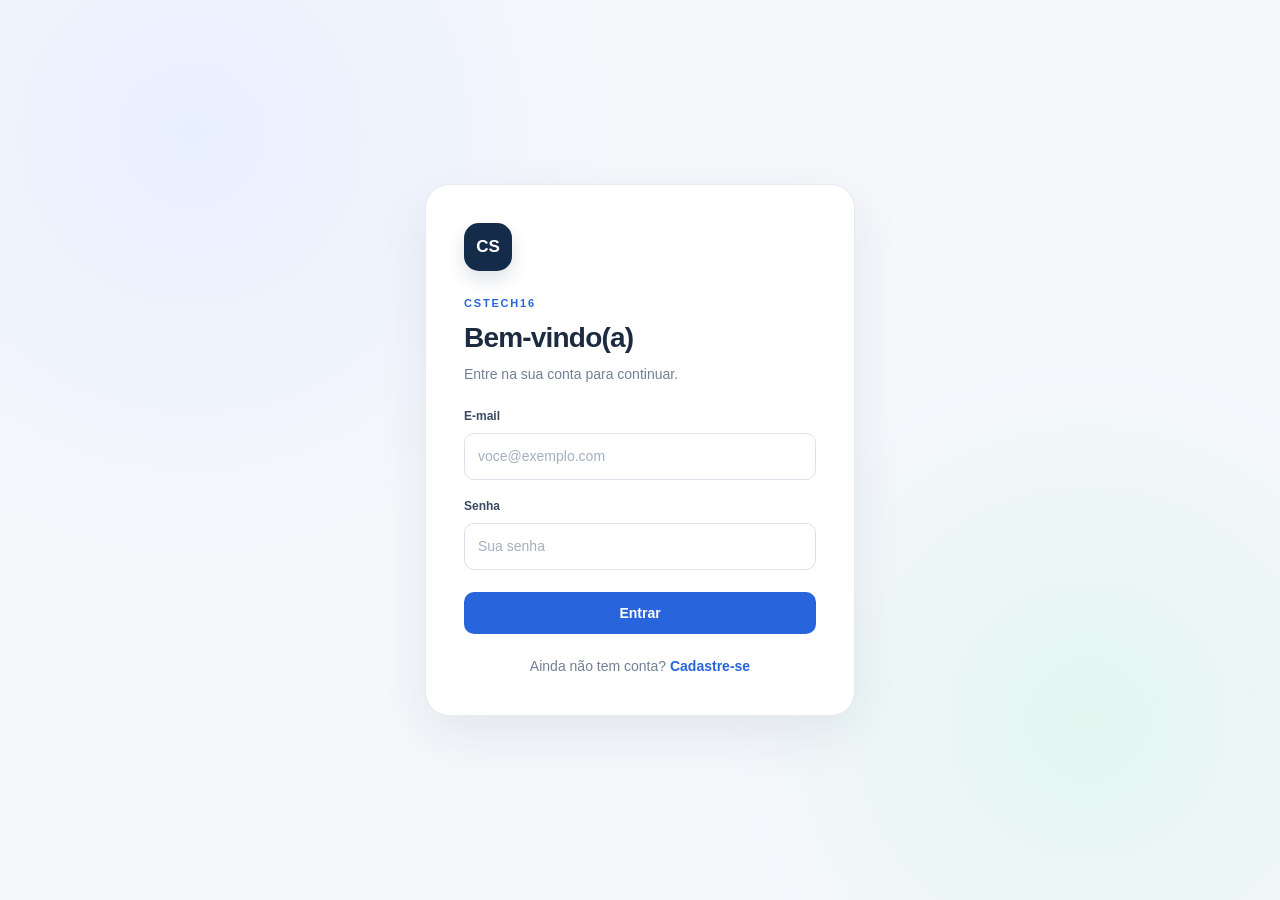
==== static/index.html @ 897357fa "Add files via upload" ====
<!DOCTYPE html>
<html lang="pt-BR">

<head>
    <meta charset="UTF-8">
    <meta name="viewport" content="width=device-width, initial-scale=1">

    <title>CSTECH16 | Entrar</title>

    <link rel="stylesheet" href="/static/css/style.css">
</head>

<body class="auth-page">

    <main class="auth-card">

        <!-- Identidade visual -->
        <div class="brand-mark">CS</div>

        <p class="eyebrow">CSTECH16</p>

        <!-- Apresentação -->
        <h1>Bem-vindo(a)</h1>

        <p class="muted">
            Entre na sua conta para continuar.
        </p>

        <!-- Formulário de login -->
        <form id="login-form">

            <!-- E-mail -->
            <label for="email">E-mail</label>

            <input
                id="email"
                name="username"
                type="email"
                autocomplete="username"
                required
                placeholder="voce@exemplo.com"
            >

            <!-- Senha -->
            <label for="senha">Senha</label>

            <input
                id="senha"
                name="password"
                type="password"
                autocomplete="current-password"
                required
                placeholder="Sua senha"
            >

            <!-- Botão de acesso -->
            <button
                type="submit"
                class="btn primary full"
            >
                Entrar
            </button>

            <!-- Mensagem de retorno -->
            <p
                id="login-message"
                class="message"
                role="status"
            ></p>

        </form>

        <!-- Link para cadastro -->
        <p class="auth-foot">
            Ainda não tem conta?
            <a href="/static/cliente.html">Cadastre-se</a>
        </p>

    </main>

    <!-- Script responsável pela autenticação -->
    <script src="/static/js/app.js"></script>

</body>
</html>
---- static/css/style.css ----
/* =========================================================
   CSTECH16 - FOLHA DE ESTILOS COMPLETA
   CSS escrito manualmente, sem frameworks externos.
========================================================= */

/* 1. Variáveis e configurações globais */
:root {
    --navy: #142b4a;
    --blue: #2864dc;
    --blue-hover: #1f53bd;
    --blue-light: #eaf1ff;
    --ink: #1c2b40;
    --muted: #728096;
    --line: #e6ebf2;
    --background: #f5f7fb;
    --white: #ffffff;
    --green: #16866a;
    --green-light: #e4f7f0;
    --purple: #8056d9;
    --purple-light: #f1eaff;
    --danger: #bd3342;
    --shadow: 0 18px 50px rgba(20, 43, 74, 0.08);
}

*,
*::before,
*::after {
    box-sizing: border-box;
}

html {
    min-height: 100%;
    scroll-behavior: smooth;
}

body {
    min-height: 100vh;
    margin: 0;
    background: var(--background);
    color: var(--ink);
    font-family: Arial, Helvetica, sans-serif;
    font-size: 14px;
    line-height: 1.5;
}

a {
    color: var(--blue);
    text-decoration: none;
}

a:hover {
    text-decoration: none;
}

button,
input,
select,
textarea {
    font: inherit;
}

button {
    cursor: pointer;
}

button:focus-visible,
a:focus-visible,
input:focus-visible,
select:focus-visible,
textarea:focus-visible {
    outline: 3px solid rgba(40, 100, 220, 0.28);
    outline-offset: 2px;
}

h1,
h2,
h3,
p {
    margin-top: 0;
}

h1 {
    margin-bottom: 8px;
    font-size: 30px;
    line-height: 1.2;
    letter-spacing: -0.8px;
}

h2 {
    margin-bottom: 7px;
    font-size: 18px;
    line-height: 1.35;
}

h3 {
    margin-bottom: 10px;
    font-size: 16px;
    line-height: 1.4;
}

.muted {
    color: var(--muted);
    line-height: 1.6;
}

.eyebrow {
    margin-bottom: 10px;
    color: var(--blue);
    font-size: 11px;
    font-weight: 800;
    letter-spacing: 1.8px;
    text-transform: uppercase;
}

/* 2. Login e cadastro */
.auth-page {
    display: grid;
    min-height: 100vh;
    place-items: center;
    padding: 24px;
    background:
        radial-gradient(circle at 15% 15%, #e8efff 0, transparent 32%),
        radial-gradient(circle at 85% 80%, #e2f6f0 0, transparent 28%),
        var(--background);
}

.auth-card {
    width: min(100%, 430px);
    padding: 38px;
    background: var(--white);
    border: 1px solid var(--line);
    border-radius: 24px;
    box-shadow: var(--shadow);
}

.auth-card.wide {
    width: min(100%, 650px);
}

.auth-card h1 {
    font-size: 28px;
}

.auth-card .muted {
    margin-bottom: 22px;
}

.auth-foot {
    margin: 22px 0 0;
    color: var(--muted);
    text-align: center;
}

.auth-foot a {
    font-weight: 700;
}

.back-link {
    display: inline-block;
    margin-bottom: 25px;
    font-weight: 600;
}

/* 3. Marca CSTECH16 */
.brand-mark {
    display: grid;
    width: 48px;
    height: 48px;
    margin-bottom: 24px;
    place-items: center;
    color: var(--white);
    background: var(--navy);
    border-radius: 15px;
    box-shadow: 0 8px 18px rgba(20, 43, 74, 0.14);
    font-size: 17px;
    font-weight: 800;
}

.brand-mark.small {
    width: 36px;
    height: 36px;
    margin: 0;
    border-radius: 11px;
    font-size: 13px;
}

/* 4. Formulários e campos */
label {
    display: block;
    margin: 17px 0 8px;
    color: #394a61;
    font-size: 12px;
    font-weight: 700;
}

input,
select,
textarea {
    display: block;
    width: 100%;
    min-width: 0;
    padding: 12px 13px;
    color: var(--ink);
    background: var(--white);
    border: 1px solid #dbe2ec;
    border-radius: 10px;
    outline: none;
    transition: border-color 0.2s ease, box-shadow 0.2s ease;
}

textarea {
    min-height: 110px;
    resize: vertical;
}

input:focus,
select:focus,
textarea:focus {
    border-color: #80a5ff;
    box-shadow: 0 0 0 3px rgba(40, 100, 220, 0.09);
}

input::placeholder,
textarea::placeholder {
    color: #a4afbe;
}

small {
    display: block;
    margin-top: 7px;
    color: var(--muted);
    font-size: 12px;
}

.form-grid {
    display: grid;
    grid-template-columns: minmax(0, 1fr) minmax(0, 1fr);
    gap: 0 18px;
}

.form-grid > div {
    min-width: 0;
}

.span-2 {
    grid-column: 1 / -1;
}

/* 5. Botões */
.btn {
    display: inline-flex;
    align-items: center;
    justify-content: center;
    gap: 8px;
    padding: 11px 16px;
    color: var(--ink);
    background: #eef2f7;
    border: 1px solid transparent;
    border-radius: 10px;
    font-size: 14px;
    font-weight: 700;
    line-height: 1.3;
    text-align: center;
    transition: background-color 0.15s ease, transform 0.15s ease, opacity 0.15s ease;
}

.btn:hover {
    transform: translateY(-1px);
}

.btn:active {
    transform: translateY(0);
}

.btn:disabled {
    cursor: not-allowed;
    opacity: 0.55;
    transform: none;
}

.btn.primary {
    color: var(--white);
    background: var(--blue);
}

.btn.primary:hover {
    background: var(--blue-hover);
}

.btn.secondary {
    color: var(--blue);
    background: var(--blue-light);
}

.btn.secondary:hover {
    background: #dce7ff;
}

.btn.ghost {
    color: #dce6f7;
    background: transparent;
    border-color: rgba(255, 255, 255, 0.15);
}

.btn.ghost:hover {
    background: rgba(255, 255, 255, 0.08);
}

.btn.full {
    width: 100%;
    margin-top: 22px;
}

/* 6. Mensagens */
.message {
    min-height: 0;
    margin: 12px 0 0;
    color: var(--muted);
    font-size: 13px;
    line-height: 1.5;
    overflow-wrap: anywhere;
}

.message:empty {
    display: none;
}

.message.error {
    color: var(--danger);
}

.message.success {
    color: var(--green);
}

/* 7. Estrutura principal */
.app-shell {
    display: grid;
    grid-template-columns: 245px minmax(0, 1fr);
    min-height: 100vh;
}

/* 8. Menu lateral */
.sidebar {
    display: flex;
    min-height: 100vh;
    flex-direction: column;
    gap: 35px;
    padding: 26px 17px;
    background: var(--navy);
}

.side-brand {
    display: flex;
    align-items: center;
    gap: 11px;
    padding: 0 7px;
    color: var(--white);
    font-size: 15px;
    font-weight: 800;
}

.side-brand:hover {
    color: var(--white);
}

.sidebar nav {
    display: grid;
    gap: 7px;
}

.sidebar nav a {
    display: flex;
    align-items: center;
    gap: 10px;
    padding: 13px 14px;
    color: #b9c8dd;
    border-radius: 10px;
    font-weight: 600;
    transition: color 0.15s ease, background-color 0.15s ease;
}

.sidebar nav a:hover,
.sidebar nav a.active {
    color: var(--white);
    background: rgba(255, 255, 255, 0.08);
}

.sidebar .btn {
    margin-top: auto;
}

/* 9. Conteúdo e cabeçalho */
.main-content {
    width: 100%;
    max-width: 1500px;
    min-width: 0;
    margin: 0 auto;
    padding: 34px clamp(20px, 4vw, 58px);
}

.topbar {
    display: flex;
    align-items: center;
    justify-content: space-between;
    gap: 20px;
    margin-bottom: 28px;
}

.topbar h1 {
    margin-bottom: 4px;
}

.topbar p:last-child {
    margin-bottom: 0;
}

.user-chip {
    max-width: 100%;
    padding: 10px 15px;
    color: #53647a;
    background: var(--white);
    border: 1px solid var(--line);
    border-radius: 999px;
    font-weight: 600;
    overflow-wrap: anywhere;
}

/* 10. Painel de boas-vindas */
.welcome-panel {
    position: relative;
    display: flex;
    align-items: center;
    justify-content: space-between;
    gap: 20px;
    overflow: hidden;
    margin-bottom: 22px;
    padding: 30px 34px;
    color: var(--white);
    background: linear-gradient(115deg, #1c3d69, #2864dc);
    border-radius: 20px;
}

.welcome-panel h2 {
    margin-bottom: 8px;
    font-size: 25px;
}

.welcome-panel p {
    margin-bottom: 0;
    color: #e0eaff;
}

.welcome-panel .eyebrow {
    color: #a9c5ff;
}

.welcome-icon {
    flex: 0 0 auto;
    padding: 0 20px;
    font-size: 76px;
    opacity: 0.2;
}

/* 11. Cards e indicadores */
.stats-grid {
    display: grid;
    grid-template-columns: repeat(3, minmax(0, 1fr));
    gap: 18px;
    margin-bottom: 22px;
}

.stat-card,
.panel {
    min-width: 0;
    padding: 23px;
    background: var(--white);
    border: 1px solid var(--line);
    border-radius: 16px;
    box-shadow: 0 5px 20px rgba(20, 43, 74, 0.025);
}

.stat-icon {
    display: grid;
    width: 42px;
    height: 42px;
    margin-bottom: 19px;
    place-items: center;
    border-radius: 13px;
    font-size: 19px;
}

.stat-icon.blue {
    color: var(--blue);
    background: var(--blue-light);
}

.stat-icon.purple {
    color: var(--purple);
    background: var(--purple-light);
}

.stat-icon.green {
    color: var(--green);
    background: var(--green-light);
}

.stat-card p {
    margin-bottom: 8px;
    color: var(--muted);
}

.stat-card strong {
    display: block;
    margin-bottom: 14px;
    font-size: 17px;
}

.stat-card > a {
    font-size: 12px;
    font-weight: 700;
}

/* 12. Painéis e links rápidos */
.panel {
    margin-bottom: 22px;
}

.panel-heading {
    display: flex;
    align-items: center;
    justify-content: space-between;
    gap: 20px;
    margin-bottom: 20px;
}

.panel-heading > div {
    min-width: 0;
}

.panel-heading p {
    margin-bottom: 0;
}

.quick-links {
    display: grid;
    gap: 0;
}

.quick-links a {
    display: flex;
    align-items: center;
    justify-content: space-between;
    gap: 12px;
    padding: 15px 0;
    color: #34465e;
    border-top: 1px solid var(--line);
    font-weight: 600;
}

.quick-links a span {
    flex: 0 0 auto;
    color: var(--blue);
}

/* 13. Estados vazios */
.empty-state {
    padding: 42px 20px;
    text-align: center;
    background: #fafbfd;
    border: 1px dashed #dce4ef;
    border-radius: 14px;
}

.empty-state p {
    max-width: 470px;
    margin: 0 auto;
    color: var(--muted);
    line-height: 1.7;
    overflow-wrap: anywhere;
}

.empty-icon {
    display: block;
    margin-bottom: 13px;
    font-size: 32px;
}

/* 14. Tabelas */
.table-wrap {
    width: 100%;
    overflow-x: auto;
    border-radius: 10px;
}

table {
    width: 100%;
    border-collapse: collapse;
    text-align: left;
}

th,
td {
    padding: 14px 12px;
    border-bottom: 1px solid var(--line);
    white-space: nowrap;
}

th {
    color: var(--muted);
    font-size: 11px;
    letter-spacing: 0.7px;
    text-transform: uppercase;
}

td {
    font-size: 13px;
}

tbody tr:hover {
    background: #fafbfd;
}

tbody tr:last-child td {
    border-bottom: 0;
}

.status-pill {
    display: inline-block;
    padding: 5px 9px;
    color: var(--green);
    background: var(--green-light);
    border-radius: 99px;
    font-size: 11px;
    font-weight: 700;
}

/* 15. Trechos de código */
code {
    padding: 2px 5px;
    background: #f0f3f8;
    border-radius: 5px;
    font-family: Consolas, "Courier New", monospace;
    font-size: 12px;
    overflow-wrap: anywhere;
}

/* 16. Elementos ocultos */
[hidden] {
    display: none !important;
}

/* 17. Responsividade para tablets */
@media (max-width: 850px) {
    .app-shell {
        grid-template-columns: minmax(0, 1fr);
    }

    .sidebar {
        min-height: auto;
        gap: 18px;
        padding: 16px;
    }

    .sidebar nav {
        display: flex;
        flex-wrap: wrap;
    }

    .sidebar nav a {
        padding: 10px;
    }

    .sidebar .btn {
        width: auto;
        align-self: flex-start;
        margin-top: 0;
    }

    .main-content {
        padding: 25px 18px;
    }

    .stats-grid {
        grid-template-columns: minmax(0, 1fr);
    }

    .topbar {
        align-items: flex-start;
        flex-wrap: wrap;
    }

    .welcome-panel {
        padding: 24px;
    }

    .welcome-icon {
        display: none;
    }
}

/* 18. Responsividade para celulares */
@media (max-width: 520px) {
    h1 {
        font-size: 26px;
    }

    .auth-page {
        padding: 16px;
    }

    .auth-card {
        padding: 27px 22px;
        border-radius: 20px;
    }

    .form-grid {
        grid-template-columns: minmax(0, 1fr);
    }

    .span-2 {
        grid-column: auto;
    }

    .panel,
    .stat-card {
        padding: 18px;
    }

    .panel-heading {
        align-items: flex-start;
        flex-direction: column;
    }

    .panel-heading .btn {
        width: 100%;
    }

    .welcome-panel {
        padding: 22px;
    }

    .welcome-panel h2 {
        font-size: 22px;
    }

    .sidebar nav a {
        font-size: 12px;
    }

    .user-chip {
        border-radius: 12px;
    }
}

/* 19. Preferência por movimento reduzido */
@media (prefers-reduced-motion: reduce) {
    *,
    *::before,
    *::after {
        scroll-behavior: auto !important;
        transition-duration: 0.01ms !important;
        animation-duration: 0.01ms !important;
        animation-iteration-count: 1 !important;
    }
}

/* Vitrine do cliente — mesma identidade visual CSTECH16 */
.store-page{background:#f6f8fc;color:var(--ink)}
.store-header{background:#fff;border-bottom:1px solid var(--line);position:sticky;top:0;z-index:10}
.store-header-inner{max-width:1250px;margin:auto;min-height:76px;padding:14px 26px;display:flex;align-items:center;justify-content:space-between;gap:18px}
.store-logo{display:flex;align-items:center;gap:12px;color:var(--navy);font-size:21px;font-weight:800;letter-spacing:-.6px}.store-logo-accent{color:var(--blue)}
.store-links{display:flex;align-items:center;gap:26px}.store-link-current{font-weight:700}.store-exit{border:1px solid var(--line);border-radius:9px;background:#fff;color:var(--navy);padding:10px 14px;font-weight:700}
.store-main{max-width:1250px;padding:30px 26px 70px;margin:auto}
.store-hero{min-height:340px;background:linear-gradient(115deg,#142b4a 10%,#2456a7 74%,#2864dc);border-radius:25px;display:grid;grid-template-columns:1.25fr .75fr;overflow:hidden;color:#fff;position:relative}
.store-hero-copy{padding:52px 55px;position:relative;z-index:1}.store-eyebrow{font-size:11px;letter-spacing:2.2px;color:#a8c8ff;font-weight:800}.store-hero h1{font-size:clamp(31px,4vw,49px);max-width:610px;line-height:1.12;letter-spacing:-1.8px;margin:16px 0}.store-hero p{font-size:15px;line-height:1.7;color:#d6e5ff;max-width:480px}.store-hero-button{display:inline-flex;align-items:center;gap:24px;margin-top:16px;padding:13px 20px;background:#fff;color:var(--navy);border-radius:10px;font-weight:800}
.store-hero-art{position:relative;display:grid;place-items:center}.store-art-circle{width:245px;height:245px;border:1px solid #ffffff50;border-radius:40px;transform:rotate(-16deg);display:grid;place-items:center;background:#ffffff12;box-shadow:0 25px 80px #091d4170}.store-art-circle span{font-size:140px;font-weight:700;color:#fff;transform:rotate(16deg)}.store-art-chip{position:absolute;background:#fff;color:var(--blue);border-radius:12px;padding:12px 18px;font-weight:800;box-shadow:0 15px 35px #001b4055}.store-art-chip-one{top:48px;right:34px}.store-art-chip-two{bottom:45px;left:18px}
.store-benefits{display:grid;grid-template-columns:repeat(3,1fr);gap:16px;margin:24px 0 54px}.store-benefits>div{background:#fff;border:1px solid var(--line);border-radius:14px;padding:20px;display:grid;grid-template-columns:42px 1fr;column-gap:12px;align-items:center}.store-benefits>div>span{grid-row:span 2;width:42px;height:42px;border-radius:12px;display:grid;place-items:center;background:var(--blue-light);color:var(--blue);font-size:22px}.store-benefits strong{font-size:13px}.store-benefits small{margin:0}
.store-section-head{display:flex;align-items:end;justify-content:space-between;gap:12px;margin-bottom:25px}.store-kicker{font-size:11px;color:var(--blue);font-weight:800;letter-spacing:2px;margin-bottom:7px}.store-section-head h2{font-size:29px;letter-spacing:-.7px;margin-bottom:7px}.store-section-head p:not(.store-kicker){color:var(--muted);margin:0}.store-count{font-size:12px;color:var(--muted);white-space:nowrap}
.store-toolbar{display:grid;grid-template-columns:minmax(190px,1fr) 195px 175px auto;gap:12px;margin-bottom:25px}.store-toolbar select,.store-toolbar input{margin:0;background:#fff;height:46px}.store-search{margin:0;position:relative}.store-search span{position:absolute;top:6px;left:15px;font-size:26px;color:var(--muted)}.store-search input{padding-left:45px}.store-refresh{border:1px solid var(--line);border-radius:10px;background:#fff;color:var(--blue);font-weight:700;padding:0 16px}.store-message{color:var(--danger)}.store-message:empty{display:none}
.store-grid{display:grid;grid-template-columns:repeat(4,minmax(0,1fr));gap:20px}.store-card{min-width:0;background:#fff;border:1px solid var(--line);border-radius:18px;overflow:hidden;box-shadow:0 6px 20px #142b4a06;transition:transform .2s,box-shadow .2s}.store-card:hover{transform:translateY(-4px);box-shadow:0 16px 35px #142b4a14}.store-card-image{height:220px;background:#eef3fa;position:relative;overflow:hidden}.store-card-image img,.store-detail-image img{width:100%;height:100%;object-fit:contain;padding:20px}.store-no-image{height:100%;display:flex;flex-direction:column;align-items:center;justify-content:center;gap:8px;color:#7d95b9}.store-no-image span{font-size:60px}.store-no-image small{font-size:11px;font-weight:800;letter-spacing:2px}.store-stock{position:absolute;top:13px;left:13px;background:#e4f7f0;color:#16866a;padding:5px 9px;border-radius:7px;font-size:11px;font-weight:800}.store-stock-out{background:#fff0f1;color:#bd3342}.store-card-body{padding:19px}.store-card-category{color:var(--blue);font-size:11px;font-weight:800;letter-spacing:1px;text-transform:uppercase}.store-card h3{margin:9px 0 4px;font-size:16px;min-height:44px}.store-card-brand{color:var(--muted);font-size:12px;margin:0 0 18px}.store-card-bottom{border-top:1px solid var(--line);padding-top:16px;display:flex;align-items:center;justify-content:space-between;gap:8px;flex-wrap:wrap}.store-card-bottom strong{font-size:19px;color:var(--navy)}.store-card-bottom button{border:0;background:var(--blue-light);color:var(--blue);border-radius:8px;padding:9px 11px;font-size:12px;font-weight:800}.store-empty,.store-loading{grid-column:1/-1;padding:70px 25px;text-align:center;color:var(--muted);background:#fff;border:1px dashed var(--line);border-radius:15px}
.store-footer{border-top:1px solid var(--line);background:#fff;padding:25px;display:flex;justify-content:space-between;gap:15px;color:var(--muted);font-size:12px}.store-footer strong{color:var(--navy)}
.store-modal[hidden]{display:none}.store-modal{position:fixed;inset:0;z-index:30;display:grid;place-items:center;padding:20px}.store-modal-backdrop{position:absolute;inset:0;background:#07162cbb}.store-modal-card{position:relative;width:min(100%,720px);background:#fff;border-radius:20px;padding:26px;box-shadow:0 30px 90px #0004}.store-modal-close{position:absolute;top:10px;right:15px;font-size:27px;border:0;background:none;color:var(--muted);z-index:1}.store-modal-card #store-modal-content{display:grid;grid-template-columns:1fr 1fr;gap:28px;align-items:center}.store-detail-image{height:270px;background:#f1f5fb;border-radius:14px;overflow:hidden}.store-detail-body h2{font-size:25px;margin:10px 0 20px}.store-detail-body p{color:var(--muted)}.store-detail-body p strong{color:var(--ink)}.store-detail-price{font-size:28px;font-weight:800;color:var(--blue);margin:20px 0}.store-detail-note{font-size:12px;line-height:1.6}
@media(max-width:1050px){.store-grid{grid-template-columns:repeat(3,minmax(0,1fr))}.store-toolbar{grid-template-columns:1fr 1fr}.store-hero-copy{padding:42px}}
@media(max-width:700px){.store-header-inner{padding:12px 16px}.store-main{padding:18px 15px 50px}.store-hero{grid-template-columns:1fr}.store-hero-copy{padding:36px 26px}.store-hero-art{display:none}.store-benefits{grid-template-columns:1fr;gap:9px;margin-bottom:38px}.store-grid{grid-template-columns:repeat(2,minmax(0,1fr));gap:12px}.store-card-image{height:160px}.store-card-body{padding:12px}.store-card-bottom strong{font-size:16px}.store-toolbar{grid-template-columns:1fr 1fr}.store-search{grid-column:1/-1}.store-section-head h2{font-size:24px}.store-modal-card #store-modal-content{grid-template-columns:1fr}.store-detail-image{height:180px}}
@media(max-width:420px){.store-grid{grid-template-columns:1fr}.store-toolbar{grid-template-columns:1fr}.store-search{grid-column:auto}.store-links{gap:12px}.store-logo{font-size:17px}.store-footer{flex-direction:column}}

/* Carrinho e acesso público */
.store-links .store-exit{display:inline-flex;align-items:center;gap:7px;text-decoration:none;cursor:pointer;font-size:13px}
.store-links .store-exit[hidden]{display:none!important}
.store-card-bottom button:disabled{opacity:.4;cursor:not-allowed}
.store-card-bottom{justify-content:flex-start}.store-card-bottom strong{width:100%}
.cart-dialog{max-width:620px;max-height:90vh;overflow:auto}.cart-dialog h2{font-size:24px;margin-bottom:20px}.cart-row{padding:16px 0;border-bottom:1px solid var(--line);display:flex;justify-content:space-between;align-items:center;gap:15px}.cart-row small{display:block}.cart-controls{display:flex;align-items:center;gap:8px;flex-wrap:wrap}.cart-controls button{padding:7px 10px;border:1px solid var(--line);border-radius:8px;background:var(--blue-light);color:var(--navy);font-weight:700}.cart-total{display:flex;justify-content:space-between;font-size:19px;margin:22px 0}.cart-dialog #cart-checkout{width:100%}@media(max-width:600px){.store-links{gap:7px}.store-link-current{display:none}.cart-row{align-items:flex-start;flex-direction:column}.store-header-inner{flex-wrap:wrap}}

/* Ações administrativas */
.danger-btn {color:#bd3342;background:#fff0f1;border:1px solid #f1c8cf;margin-left:5px;}
.danger-btn:hover{background:#ffe0e4;}
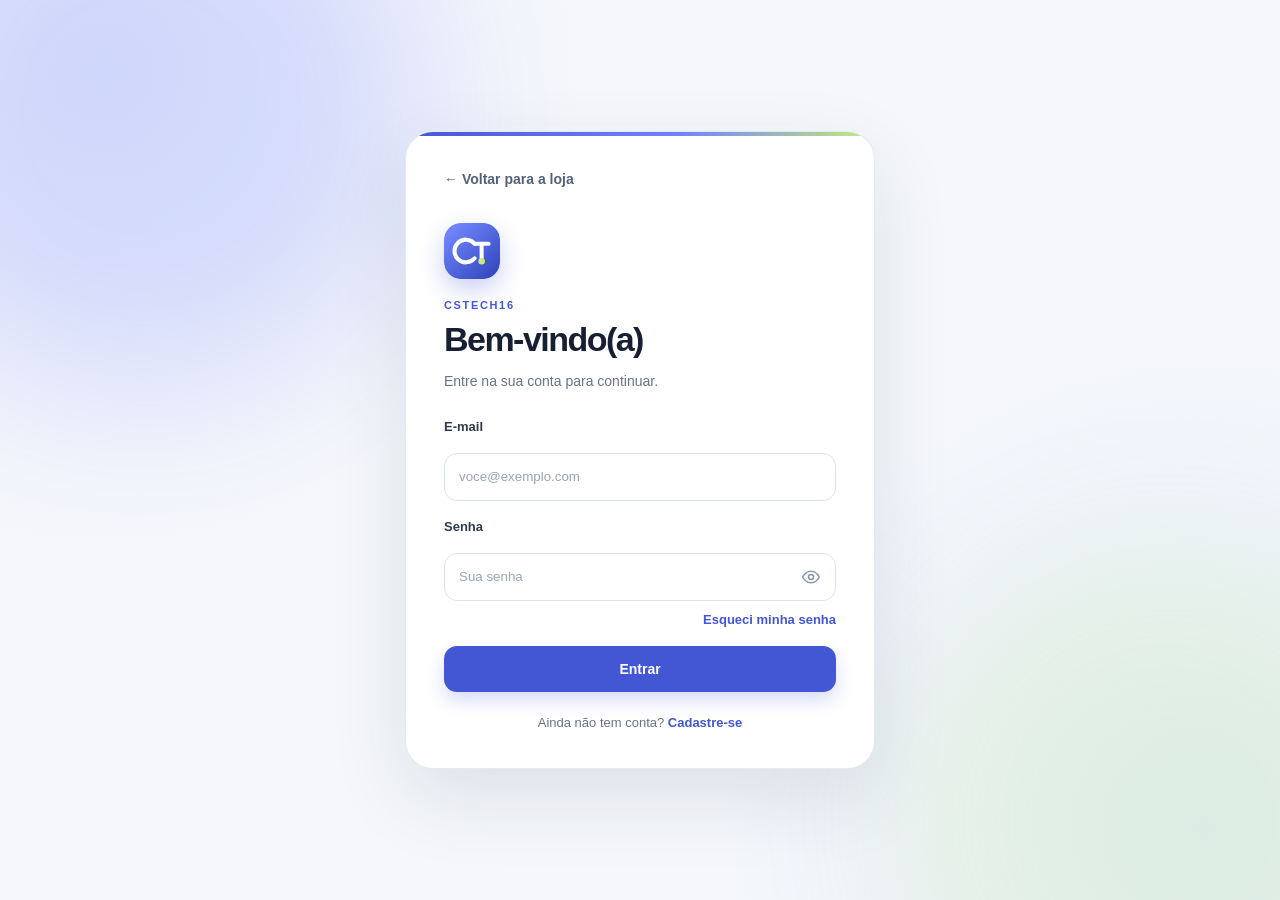
==== commit 8aa09668: "Initial commit - CSTECH16" ====
--- a/static/index.html
+++ b/static/index.html
@@ -1,36 +1,48 @@
 
 <!DOCTYPE html>
 <html lang="pt-BR">
-
 <head>
     <meta charset="UTF-8">
     <meta name="viewport" content="width=device-width, initial-scale=1">
+    <meta name="theme-color" content="#101114">
 
     <title>CSTECH16 | Entrar</title>
 
     <link rel="stylesheet" href="/static/css/style.css">
+    <meta name="theme-color" content="#4357d5">
+    <link rel="icon" href="/static/img/icon.svg" type="image/svg+xml">
+    <link rel="icon" href="/static/img/favicon-32.png" sizes="32x32" type="image/png">
+    <link rel="alternate icon" href="/static/favicon.ico">
+    <link rel="apple-touch-icon" href="/static/img/apple-touch-icon.png">
+    <link rel="manifest" href="/static/manifest.webmanifest">
+    <link rel="stylesheet" href="/static/css/cstech-ui.css?v=20261106-cs">
 </head>
 
 <body class="auth-page">
 
     <main class="auth-card">
 
-        <!-- Identidade visual -->
-        <div class="brand-mark">CS</div>
+        <!-- VOLTAR PARA A LOJA -->
+        <a
+            href="/static/loja.html?v=20261106-cs"
+            class="auth-back"
+            style="display: inline-block; margin-bottom: 22px; text-decoration: none;"
+        >
+            ← Voltar para a loja
+        </a>
+
+        <img class="cs-brand-icon" src="/static/img/icon.svg" alt="CSTECH16" width="56" height="56">
 
         <p class="eyebrow">CSTECH16</p>
 
-        <!-- Apresentação -->
         <h1>Bem-vindo(a)</h1>
 
         <p class="muted">
             Entre na sua conta para continuar.
         </p>
 
-        <!-- Formulário de login -->
         <form id="login-form">
 
-            <!-- E-mail -->
             <label for="email">E-mail</label>
 
             <input
@@ -42,7 +54,6 @@
                 placeholder="voce@exemplo.com"
             >
 
-            <!-- Senha -->
             <label for="senha">Senha</label>
 
             <input
@@ -54,33 +65,38 @@
                 placeholder="Sua senha"
             >
 
-            <!-- Botão de acesso -->
-            <button
-                type="submit"
-                class="btn primary full"
-            >
+            <div class="auth-options">
+
+                <!-- RECUPERAÇÃO NA MESMA ABA -->
+                <a href="/static/recuperar-senha.html?v=20261106-cs">
+                    Esqueci minha senha
+                </a>
+
+            </div>
+
+            <button type="submit" class="btn primary full">
                 Entrar
             </button>
 
-            <!-- Mensagem de retorno -->
             <p
                 id="login-message"
                 class="message"
                 role="status"
+                aria-live="polite"
             ></p>
 
         </form>
 
-        <!-- Link para cadastro -->
         <p class="auth-foot">
             Ainda não tem conta?
-            <a href="/static/cliente.html">Cadastre-se</a>
+            <a href="/static/cliente.html?v=20261106-cs">Cadastre-se</a>
         </p>
 
     </main>
 
-    <!-- Script responsável pela autenticação -->
-    <script src="/static/js/app.js"></script>
+    <script src="/static/js/app.js?v=20261104-cstech16"></script>
+    <script src="/static/js/password-visibility.js?v=20261104-cstech16"></script>
 
+    <script src="/static/js/cstech-ui.js?v=20261106-cs" defer></script>
 </body>
 </html>
--- a/static/css/style.css
+++ b/static/css/style.css
@@ -1,797 +1,993 @@
-/* =========================================================
-   CSTECH16 - FOLHA DE ESTILOS COMPLETA
-   CSS escrito manualmente, sem frameworks externos.
-========================================================= */
-
-/* 1. Variáveis e configurações globais */
+
+/* =========================================================
+   CSTECH16 — CSS GLOBAL
+   Versão consolidada — catálogo e filtros
+========================================================= */
+
 :root {
-    --navy: #142b4a;
-    --blue: #2864dc;
-    --blue-hover: #1f53bd;
-    --blue-light: #eaf1ff;
-    --ink: #1c2b40;
-    --muted: #728096;
-    --line: #e6ebf2;
-    --background: #f5f7fb;
-    --white: #ffffff;
-    --green: #16866a;
-    --green-light: #e4f7f0;
-    --purple: #8056d9;
-    --purple-light: #f1eaff;
-    --danger: #bd3342;
-    --shadow: 0 18px 50px rgba(20, 43, 74, 0.08);
-}
-
-*,
-*::before,
-*::after {
+    color-scheme: light;
+
+    --cs-ink: #172033;
+    --cs-muted: #687487;
+    --cs-primary: #4357d5;
+    --cs-primary-hover: #3346bd;
+    --cs-purple: #9562f5;
+    --cs-surface: #ffffff;
+    --cs-background: #f5f7fb;
+    --cs-line: #e3e8f1;
+    --cs-shadow: 0 8px 24px rgba(20, 30, 55, 0.07);
+}
+
+* {
     box-sizing: border-box;
 }
 
 html {
-    min-height: 100%;
     scroll-behavior: smooth;
 }
 
 body {
-    min-height: 100vh;
     margin: 0;
-    background: var(--background);
-    color: var(--ink);
     font-family: Arial, Helvetica, sans-serif;
-    font-size: 14px;
-    line-height: 1.5;
-}
-
-a {
-    color: var(--blue);
-    text-decoration: none;
-}
-
-a:hover {
-    text-decoration: none;
-}
-
-button,
-input,
-select,
-textarea {
-    font: inherit;
-}
-
-button {
+}
+
+/* =========================================================
+   PÁGINAS INTERNAS
+========================================================= */
+
+body:not(.store-page):not(.auth-page) {
+    background: var(--cs-background);
+    color: var(--cs-ink);
+}
+
+body:not(.store-page):not(.auth-page) .container {
+    color: var(--cs-ink);
+}
+
+.page-header {
+    margin-bottom: 25px;
+}
+
+.page-heading {
+    color: var(--cs-ink);
+}
+
+/* =========================================================
+   AUTENTICAÇÃO
+========================================================= */
+
+body.auth-page {
+    background: var(--cs-background);
+    color: var(--cs-ink);
+}
+
+.auth-card {
+    background: var(--cs-surface);
+    border: 1px solid var(--cs-line);
+    border-radius: 16px;
+    box-shadow: var(--cs-shadow);
+}
+
+.auth-card h1,
+.auth-card h2,
+.auth-card label {
+    color: var(--cs-ink);
+}
+
+.auth-card input,
+.auth-card select {
+    background: #fff;
+    color: var(--cs-ink);
+    border: 1px solid var(--cs-line);
+}
+
+.auth-card input::placeholder {
+    color: #8993a4;
+}
+
+.btn {
+    background: var(--cs-primary);
+    color: #fff;
+    border: none;
+    border-radius: 8px;
     cursor: pointer;
-}
-
-button:focus-visible,
-a:focus-visible,
-input:focus-visible,
-select:focus-visible,
-textarea:focus-visible {
-    outline: 3px solid rgba(40, 100, 220, 0.28);
-    outline-offset: 2px;
-}
-
-h1,
-h2,
-h3,
-p {
-    margin-top: 0;
-}
-
-h1 {
-    margin-bottom: 8px;
-    font-size: 30px;
-    line-height: 1.2;
-    letter-spacing: -0.8px;
-}
-
-h2 {
-    margin-bottom: 7px;
-    font-size: 18px;
-    line-height: 1.35;
-}
-
-h3 {
-    margin-bottom: 10px;
-    font-size: 16px;
-    line-height: 1.4;
-}
-
-.muted {
-    color: var(--muted);
-    line-height: 1.6;
-}
-
-.eyebrow {
-    margin-bottom: 10px;
-    color: var(--blue);
-    font-size: 11px;
-    font-weight: 800;
-    letter-spacing: 1.8px;
-    text-transform: uppercase;
-}
-
-/* 2. Login e cadastro */
-.auth-page {
+    transition: background .2s ease, transform .2s ease;
+}
+
+.btn:hover {
+    background: var(--cs-primary-hover);
+    transform: translateY(-1px);
+}
+
+/* =========================================================
+   MINHAS COMPRAS
+========================================================= */
+
+.orders-summary {
+    display: grid;
+    grid-template-columns: repeat(auto-fit, minmax(180px, 1fr));
+    gap: 16px;
+    margin-bottom: 25px;
+}
+
+.summary-card,
+.order-card {
+    background: #fff;
+    border: 1px solid var(--cs-line);
+    border-radius: 14px;
+    box-shadow: var(--cs-shadow);
+}
+
+.summary-card {
+    padding: 20px;
+}
+
+.orders-list {
+    display: flex;
+    flex-direction: column;
+    gap: 18px;
+}
+
+.order-card {
+    overflow: hidden;
+}
+
+.order-header,
+.order-body,
+.order-footer {
+    padding: 18px;
+}
+
+.order-header {
+    border-bottom: 1px solid var(--cs-line);
+}
+
+.order-body {
+    color: var(--cs-ink);
+}
+
+.order-items {
+    display: flex;
+    flex-direction: column;
+    gap: 14px;
+}
+
+.order-item {
+    display: flex;
+    align-items: center;
+    gap: 15px;
+}
+
+.order-item-image {
+    width: 75px;
+    height: 75px;
+    object-fit: contain;
+    border-radius: 10px;
+    background: #f5f7fb;
+}
+
+.order-item-details {
+    flex: 1;
+}
+
+.order-footer {
+    display: flex;
+    justify-content: space-between;
+    align-items: center;
+    border-top: 1px solid var(--cs-line);
+}
+
+.order-total {
+    font-weight: 700;
+    color: var(--cs-primary);
+}
+
+/* =========================================================
+   LOJA — CATÁLOGO
+========================================================= */
+
+/* Cabeçalho do catálogo */
+
+body.store-page .store-catalog .store-section-head {
+    margin-bottom: 20px;
+}
+
+/* DESCUBRA O CATÁLOGO — ROXO */
+
+body.store-page .store-catalog .store-section-head .store-kicker {
+    color: #a477ff !important;
+    -webkit-text-fill-color: #a477ff !important;
+    font-weight: 800 !important;
+    letter-spacing: 2px;
+    font-size: 12px;
+}
+
+/* Título principal dos produtos */
+
+body.store-page .store-catalog .store-section-head h2 {
+    color: #ffffff;
+}
+
+body.store-page .store-catalog .store-section-head h2 .accent-dot {
+    color: #9562f5;
+}
+
+/* Descrição */
+
+body.store-page .store-catalog .store-section-head > div > p:last-child {
+    color: #b8bdca;
+}
+
+/* =========================================================
+   BARRA UNIFICADA
+   Estrutura real do HTML:
+   1. Pesquisa
+   2. Grupo de filtros
+========================================================= */
+
+body.store-page .store-catalog .store-toolbar-unified {
+    display: grid !important;
+
+    /* Pesquisa + grupo de filtros */
+    grid-template-columns: minmax(220px, 0.9fr) minmax(0, 2.1fr);
+
+    align-items: center;
+    gap: 14px;
+
+    width: 100% !important;
+    max-width: 100% !important;
+    min-width: 0;
+
+    margin-top: 22px;
+    padding: 14px 16px;
+
+    background: #ffffff !important;
+    border: 1px solid #e1e5ee !important;
+    border-radius: 13px;
+
+    box-shadow: 0 7px 22px rgba(0, 0, 0, 0.10);
+
+    overflow: visible;
+}
+
+/* =========================================================
+   CAMPO DE PESQUISA
+========================================================= */
+
+body.store-page .store-catalog .store-toolbar-unified .store-search {
+    display: flex !important;
+    align-items: center;
+    gap: 10px;
+
+    width: 100%;
+    min-width: 0;
+    min-height: 44px;
+
+    margin: 0;
+    padding: 0 12px;
+
+    background: #f7f8fc !important;
+    border: 1px solid #dce2ed !important;
+    border-radius: 9px;
+
+    flex: initial;
+}
+
+body.store-page .store-catalog .store-toolbar-unified .store-search .icon {
+    width: 18px;
+    height: 18px;
+    flex-shrink: 0;
+    color: #7c8495;
+}
+
+body.store-page .store-catalog .store-toolbar-unified .store-search input {
+    display: block;
+    width: 100% !important;
+    min-width: 0;
+    height: 42px;
+
+    padding: 0 !important;
+
+    background: transparent !important;
+    color: #172033 !important;
+    -webkit-text-fill-color: #172033 !important;
+
+    border: none !important;
+    border-radius: 0;
+    outline: none;
+    box-shadow: none !important;
+
+    font-family: inherit;
+    font-size: 13px;
+}
+
+body.store-page .store-catalog .store-toolbar-unified .store-search input::placeholder {
+    color: #8993a4 !important;
+    -webkit-text-fill-color: #8993a4 !important;
+    opacity: 1;
+}
+
+body.store-page .store-catalog .store-toolbar-unified .store-search:focus-within {
+    border-color: #9562f5 !important;
+    box-shadow: 0 0 0 3px rgba(149, 98, 245, 0.12);
+}
+
+/* =========================================================
+   GRUPO DOS FILTROS
+   Categoria | Marca | Ordenação | Atualizar
+========================================================= */
+
+body.store-page .store-catalog .store-toolbar-unified .store-filter-group {
+    display: grid !important;
+
+    grid-template-columns:
+        minmax(0, 1fr)
+        minmax(0, 1fr)
+        minmax(0, 1fr)
+        42px;
+
+    align-items: center;
+    gap: 10px;
+
+    width: 100% !important;
+    min-width: 0;
+    margin: 0;
+
+    flex: initial;
+}
+
+/* Selects */
+
+body.store-page .store-catalog .store-toolbar-unified .store-filter-group select {
+    display: block !important;
+
+    width: 100% !important;
+    min-width: 0 !important;
+    max-width: 100%;
+
+    height: 44px;
+    padding: 0 10px;
+
+    background-color: #f7f8fc !important;
+    color: #344054 !important;
+    -webkit-text-fill-color: #344054 !important;
+
+    border: 1px solid #dce2ed !important;
+    border-radius: 9px;
+
+    font-family: inherit;
+    font-size: 12px;
+    font-weight: 600;
+
+    opacity: 1 !important;
+    cursor: pointer;
+    outline: none;
+    box-shadow: none;
+
+    appearance: auto;
+}
+
+body.store-page .store-catalog .store-toolbar-unified .store-filter-group select:focus {
+    border-color: #9562f5 !important;
+    box-shadow: 0 0 0 3px rgba(149, 98, 245, 0.12);
+}
+
+body.store-page .store-catalog .store-toolbar-unified .store-filter-group select option {
+    background: #ffffff !important;
+    color: #263247 !important;
+    -webkit-text-fill-color: #263247 !important;
+}
+
+/* =========================================================
+   BOTÃO ATUALIZAR
+========================================================= */
+
+body.store-page .store-catalog .store-toolbar-unified .store-filter-group .store-refresh {
+    display: flex !important;
+    align-items: center;
+    justify-content: center;
+
+    width: 42px !important;
+    min-width: 42px;
+    height: 42px !important;
+
+    padding: 0 !important;
+
+    background: #f7f8fc !important;
+    color: #7350cf !important;
+
+    border: 1px solid #dce2ed !important;
+    border-radius: 9px;
+
+    cursor: pointer;
+    opacity: 1;
+
+    transition: background .2s ease, color .2s ease, border-color .2s ease;
+}
+
+body.store-page .store-catalog .store-toolbar-unified .store-filter-group .store-refresh .icon {
+    width: 17px;
+    height: 17px;
+}
+
+body.store-page .store-catalog .store-toolbar-unified .store-filter-group .store-refresh:hover {
+    background: #7546d8 !important;
+    color: #ffffff !important;
+    border-color: #7546d8 !important;
+}
+
+/* =========================================================
+   QUANTIDADE DE PRODUTOS
+========================================================= */
+
+body.store-page .store-catalog .store-results-info {
+    display: flex;
+    justify-content: flex-end;
+
+    margin: 10px 3px 18px;
+
+    color: #9296a5;
+    font-size: 12px;
+}
+
+/* Mensagem do catálogo */
+
+body.store-page .store-catalog #store-message {
+    margin: 12px 0;
+}
+
+/* =========================================================
+   PRODUTOS
+   Não alterar fundos, cores ou imagens dos cards.
+========================================================= */
+
+body.store-page .store-catalog #store-products {
+    width: 100%;
+    min-width: 0;
+}
+
+/* =========================================================
+   BARRA ANTIGA — COMPATIBILIDADE
+========================================================= */
+
+.store-page .store-toolbar:not(.store-toolbar-unified) {
+    background: #fff;
+    border: 1px solid var(--cs-line);
+    border-radius: 14px;
+    padding: 15px;
+}
+
+.store-page .store-toolbar:not(.store-toolbar-unified) input,
+.store-page .store-toolbar:not(.store-toolbar-unified) select {
+    background: #f8f9fc;
+    color: #172033;
+    border: 1px solid #dce2ed;
+    border-radius: 9px;
+}
+
+/* =========================================================
+   BOTÕES DE VOLTAR
+========================================================= */
+
+.area-voltar {
+    display: flex;
+    align-items: center;
+    gap: 10px;
+}
+
+.area-voltar button {
+    border-radius: 8px;
+}
+
+/* =========================================================
+   RESPONSIVIDADE — TABLETS
+========================================================= */
+
+@media (max-width: 1050px) {
+
+    body.store-page .store-catalog .store-toolbar-unified {
+        grid-template-columns: minmax(0, 1fr);
+    }
+
+    body.store-page .store-catalog .store-toolbar-unified .store-search {
+        width: 100%;
+    }
+
+    body.store-page .store-catalog .store-toolbar-unified .store-filter-group {
+        grid-template-columns:
+            repeat(3, minmax(0, 1fr))
+            42px;
+    }
+}
+
+/* =========================================================
+   RESPONSIVIDADE — CELULARES
+========================================================= */
+
+@media (max-width: 600px) {
+
+    body.store-page .store-catalog .store-toolbar-unified {
+        gap: 11px;
+        padding: 12px;
+    }
+
+    body.store-page .store-catalog .store-toolbar-unified .store-filter-group {
+        grid-template-columns: repeat(2, minmax(0, 1fr));
+        gap: 9px;
+    }
+
+    body.store-page .store-catalog .store-toolbar-unified .store-filter-group select {
+        height: 42px;
+        font-size: 12px;
+    }
+
+    body.store-page .store-catalog .store-toolbar-unified .store-filter-group .store-refresh {
+        width: 100% !important;
+        height: 42px !important;
+        min-width: 0;
+        grid-column: 1 / -1;
+    }
+
+    .order-item {
+        align-items: flex-start;
+    }
+
+    .order-footer {
+        flex-direction: column;
+        align-items: flex-start;
+        gap: 10px;
+    }
+}
+
+@media (max-width: 360px) {
+
+    body.store-page .store-catalog .store-toolbar-unified .store-filter-group {
+        grid-template-columns: minmax(0, 1fr);
+    }
+
+    body.store-page .store-catalog .store-toolbar-unified .store-filter-group .store-refresh {
+        grid-column: auto;
+    }
+}
+
+/* ==========================================
+   AJUSTES FINAIS — CATÁLOGO CSTECH16
+   ========================================== */
+
+/* Título Produtos em destaque em preto */
+body.store-page .store-catalog .store-section-head h2 {
+    color: #111111 !important;
+    -webkit-text-fill-color: #111111 !important;
+}
+
+/* Mantém somente o ponto final roxo */
+body.store-page .store-catalog .store-section-head h2 .accent-dot {
+    color: #8b5cf6 !important;
+    -webkit-text-fill-color: #8b5cf6 !important;
+}
+
+/* Padroniza os três campos de filtro */
+body.store-page .store-toolbar-unified .store-filter-group select {
+    background-color: #ffffff !important;
+    color: #171717 !important;
+    color-scheme: light !important;
+    appearance: auto;
+    -webkit-appearance: menulist;
+    height: 46px !important;
+    min-height: 46px !important;
+    border: 1px solid #dedee8 !important;
+    border-radius: 10px !important;
+    padding: 0 12px !important;
+    font-size: 13px !important;
+}
+
+/* Opções dos filtros */
+body.store-page .store-toolbar-unified .store-filter-group select option {
+    background-color: #ffffff !important;
+    color: #171717 !important;
+}
+
+
+/* ==========================================
+   AJUSTES FINAIS — CATÁLOGO CSTECH16
+   ========================================== */
+
+/* Título Produtos em destaque em preto */
+body.store-page .store-catalog .store-section-head h2 {
+    color: #111111 !important;
+    -webkit-text-fill-color: #111111 !important;
+}
+
+/* Mantém somente o ponto final roxo */
+body.store-page .store-catalog .store-section-head h2 .accent-dot {
+    color: #8b5cf6 !important;
+    -webkit-text-fill-color: #8b5cf6 !important;
+}
+
+/* Padroniza os três campos de filtro */
+body.store-page .store-toolbar-unified .store-filter-group select {
+    background-color: #ffffff !important;
+    color: #171717 !important;
+    color-scheme: light !important;
+    appearance: auto;
+    -webkit-appearance: menulist;
+    height: 46px !important;
+    min-height: 46px !important;
+    border: 1px solid #dedee8 !important;
+    border-radius: 10px !important;
+    padding: 0 12px !important;
+    font-size: 13px !important;
+}
+
+/* Opções dos filtros */
+body.store-page .store-toolbar-unified .store-filter-group select option {
+    background-color: #ffffff !important;
+    color: #171717 !important;
+}
+
+
+
+
+/* =========================================================
+   CSTECH16 — AUTENTICAÇÃO
+   RESTAURAÇÃO DO MODELO ORIGINAL
+========================================================= */
+
+body.auth-page {
     display: grid;
     min-height: 100vh;
     place-items: center;
-    padding: 24px;
+    padding: 34px 18px;
+    overflow-x: hidden;
     background:
-        radial-gradient(circle at 15% 15%, #e8efff 0, transparent 32%),
-        radial-gradient(circle at 85% 80%, #e2f6f0 0, transparent 28%),
-        var(--background);
+        radial-gradient(circle at 8% 8%, rgba(111, 132, 255, 0.13), transparent 30rem),
+        radial-gradient(circle at 94% 92%, rgba(193, 221, 250, 0.4), transparent 30rem),
+        var(--cs-background);
 }
 
 .auth-card {
-    width: min(100%, 430px);
+    position: relative;
+    width: min(100%, 470px);
     padding: 38px;
-    background: var(--white);
-    border: 1px solid var(--line);
-    border-radius: 24px;
-    box-shadow: var(--shadow);
+    overflow: hidden;
+    border: 1px solid rgba(227, 232, 241, 0.9);
+    border-radius: 28px;
+    background: var(--cs-surface);
+    box-shadow: 0 28px 80px rgba(30, 43, 74, 0.11);
+}
+
+.auth-card::before {
+    position: absolute;
+    top: 0;
+    right: 0;
+    left: 0;
+    height: 4px;
+    background: linear-gradient(90deg, #4357d5 0%, #6f82ff 58%, #c4ed79 100%);
+    content: "";
 }
 
 .auth-card.wide {
-    width: min(100%, 650px);
+    width: min(100%, 760px);
+}
+
+/* Voltar */
+.auth-card .back-link,
+.auth-card .auth-back {
+    display: inline-flex;
+    align-items: center;
+    gap: 8px;
+    margin-bottom: 22px;
+    color: #526078;
+    font-size: 14px;
+    font-weight: 650;
+    text-decoration: none;
+}
+
+.auth-card .back-link:hover,
+.auth-card .auth-back:hover {
+    color: var(--cs-primary);
+}
+
+/* Logo */
+.auth-card .cs-brand-icon {
+    display: block;
+    width: 56px;
+    height: 56px;
+    object-fit: contain;
+    margin-bottom: 20px;
+}
+
+/* Identificação */
+.auth-card .eyebrow {
+    margin: 0 0 9px;
+    color: var(--cs-primary);
+    font-size: 11px;
+    font-weight: 800;
+    letter-spacing: 0.15em;
 }
 
 .auth-card h1 {
-    font-size: 28px;
+    margin: 0 0 10px;
+    color: var(--cs-ink);
+    font-size: clamp(27px, 4vw, 34px);
+    line-height: 1.15;
+    letter-spacing: -0.045em;
 }
 
 .auth-card .muted {
-    margin-bottom: 22px;
-}
-
-.auth-foot {
-    margin: 22px 0 0;
-    color: var(--muted);
-    text-align: center;
-}
-
-.auth-foot a {
+    margin: 0 0 26px;
+    color: var(--cs-muted);
+    font-size: 14px;
+    line-height: 1.65;
+}
+
+/* Campos */
+.auth-card label,
+.auth-card form > label {
+    display: block;
+    margin: 0 0 8px;
+    color: #2f3a4c;
+    font-size: 13px;
     font-weight: 700;
 }
 
-.back-link {
-    display: inline-block;
-    margin-bottom: 25px;
-    font-weight: 600;
-}
-
-/* 3. Marca CSTECH16 */
-.brand-mark {
+.auth-card input,
+.auth-card select,
+.auth-card textarea {
+    width: 100%;
+    min-height: 48px;
+    padding: 12px 14px;
+    border: 1px solid #dce2ed;
+    border-radius: 13px;
+    color: var(--cs-ink);
+    background: #fff;
+    transition: border-color 160ms ease, box-shadow 160ms ease;
+}
+
+.auth-card input::placeholder,
+.auth-card textarea::placeholder {
+    color: #9aa4b4;
+}
+
+.auth-card input:focus,
+.auth-card select:focus,
+.auth-card textarea:focus {
+    border-color: #7383e8;
+    box-shadow: 0 0 0 4px rgba(67, 87, 213, 0.1);
+    outline: none;
+}
+
+.auth-card textarea {
+    min-height: 110px;
+    resize: vertical;
+}
+
+/* Formulários simples */
+.auth-card form:not(.form-grid) {
     display: grid;
-    width: 48px;
-    height: 48px;
-    margin-bottom: 24px;
-    place-items: center;
-    color: var(--white);
-    background: var(--navy);
-    border-radius: 15px;
-    box-shadow: 0 8px 18px rgba(20, 43, 74, 0.14);
-    font-size: 17px;
-    font-weight: 800;
-}
-
-.brand-mark.small {
+    gap: 11px;
+}
+
+.auth-card form:not(.form-grid) label:not(:first-child) {
+    margin-top: 7px;
+}
+
+/* Visualização de senha */
+.password-field {
+    position: relative;
+    display: flex;
+    min-width: 0;
+    align-items: center;
+}
+
+.auth-card .password-field > input {
+    padding-right: 49px;
+}
+
+.password-toggle {
+    position: absolute;
+    right: 7px;
+    display: grid;
     width: 36px;
     height: 36px;
-    margin: 0;
-    border-radius: 11px;
+    place-items: center;
+    border: 0;
+    border-radius: 10px;
+    color: #788398;
+    background: transparent;
+    cursor: pointer;
+    transition: color 150ms ease, background 150ms ease;
+}
+
+.password-toggle:hover {
+    color: var(--cs-primary);
+    background: #f3f5ff;
+}
+
+.password-toggle svg {
+    width: 18px;
+    height: 18px;
+    fill: none;
+    stroke: currentColor;
+    stroke-linecap: round;
+    stroke-linejoin: round;
+    stroke-width: 1.8;
+}
+
+/* Esqueci minha senha */
+.auth-options {
+    display: flex;
+    justify-content: flex-end;
+    margin: 0 0 8px;
     font-size: 13px;
-}
-
-/* 4. Formulários e campos */
-label {
-    display: block;
-    margin: 17px 0 8px;
-    color: #394a61;
-    font-size: 12px;
-    font-weight: 700;
-}
-
-input,
-select,
-textarea {
-    display: block;
-    width: 100%;
+    font-weight: 650;
+}
+
+.auth-options a,
+.auth-foot a {
+    color: var(--cs-primary);
+    font-weight: 750;
+    text-decoration: none;
+}
+
+.auth-options a:hover,
+.auth-foot a:hover {
+    text-decoration: underline;
+}
+
+.auth-foot {
+    margin: 23px 0 0;
+    color: var(--cs-muted);
+    font-size: 13px;
+    text-align: center;
+}
+
+/* Cadastro em duas colunas */
+.form-grid {
+    display: grid;
+    grid-template-columns: repeat(2, minmax(0, 1fr));
+    gap: 17px 18px;
+}
+
+.form-grid > div {
     min-width: 0;
-    padding: 12px 13px;
-    color: var(--ink);
-    background: var(--white);
-    border: 1px solid #dbe2ec;
-    border-radius: 10px;
-    outline: none;
-    transition: border-color 0.2s ease, box-shadow 0.2s ease;
-}
-
-textarea {
-    min-height: 110px;
-    resize: vertical;
-}
-
-input:focus,
-select:focus,
-textarea:focus {
-    border-color: #80a5ff;
-    box-shadow: 0 0 0 3px rgba(40, 100, 220, 0.09);
-}
-
-input::placeholder,
-textarea::placeholder {
-    color: #a4afbe;
-}
-
-small {
+}
+
+.form-grid .span-2 {
+    grid-column: 1 / -1;
+}
+
+.auth-card small {
     display: block;
     margin-top: 7px;
-    color: var(--muted);
+    color: #788397;
     font-size: 12px;
-}
-
-.form-grid {
-    display: grid;
-    grid-template-columns: minmax(0, 1fr) minmax(0, 1fr);
-    gap: 0 18px;
-}
-
-.form-grid > div {
-    min-width: 0;
-}
-
-.span-2 {
-    grid-column: 1 / -1;
-}
-
-/* 5. Botões */
-.btn {
+    line-height: 1.5;
+}
+
+/* Botões */
+.auth-card .btn {
     display: inline-flex;
+    min-height: 46px;
     align-items: center;
     justify-content: center;
-    gap: 8px;
-    padding: 11px 16px;
-    color: var(--ink);
-    background: #eef2f7;
+    gap: 9px;
+    padding: 0 18px;
     border: 1px solid transparent;
-    border-radius: 10px;
+    border-radius: 13px;
+    cursor: pointer;
     font-size: 14px;
-    font-weight: 700;
-    line-height: 1.3;
+    font-weight: 750;
+    text-decoration: none;
+    transition: transform 160ms ease, background 160ms ease, box-shadow 160ms ease;
+}
+
+.auth-card .btn:hover {
+    transform: translateY(-1px);
+}
+
+.auth-card .btn.primary {
+    color: #fff;
+    background: var(--cs-primary);
+    box-shadow: 0 9px 18px rgba(67, 87, 213, 0.2);
+}
+
+.auth-card .btn.primary:hover {
+    background: var(--cs-primary-hover);
+}
+
+.auth-card .btn.full {
+    width: 100%;
+}
+
+/* Mensagens */
+.auth-card .message {
+    margin: 8px 0 0;
+    color: var(--cs-muted);
+    font-size: 13px;
+    line-height: 1.55;
+}
+
+.auth-card .message:empty {
+    display: none;
+}
+
+.auth-card .message.error {
+    color: var(--cs-danger);
+}
+
+.auth-card .message.success {
+    color: var(--cs-success);
+}
+
+/* Recuperação de senha */
+.auth-card .recovery-token {
+    padding: 17px;
+    margin: 20px 0;
+    border: 1px dashed #aeb9da;
+    border-radius: 15px;
+    color: var(--cs-ink);
+    background: #f8f9ff;
     text-align: center;
-    transition: background-color 0.15s ease, transform 0.15s ease, opacity 0.15s ease;
-}
-
-.btn:hover {
-    transform: translateY(-1px);
-}
-
-.btn:active {
-    transform: translateY(0);
-}
-
-.btn:disabled {
-    cursor: not-allowed;
-    opacity: 0.55;
-    transform: none;
-}
-
-.btn.primary {
-    color: var(--white);
-    background: var(--blue);
-}
-
-.btn.primary:hover {
-    background: var(--blue-hover);
-}
-
-.btn.secondary {
-    color: var(--blue);
-    background: var(--blue-light);
-}
-
-.btn.secondary:hover {
-    background: #dce7ff;
-}
-
-.btn.ghost {
-    color: #dce6f7;
-    background: transparent;
-    border-color: rgba(255, 255, 255, 0.15);
-}
-
-.btn.ghost:hover {
-    background: rgba(255, 255, 255, 0.08);
-}
-
-.btn.full {
-    width: 100%;
-    margin-top: 22px;
-}
-
-/* 6. Mensagens */
-.message {
-    min-height: 0;
-    margin: 12px 0 0;
-    color: var(--muted);
+    overflow-wrap: anywhere;
+}
+
+.auth-card .recovery-token strong {
+    display: block;
+    margin-bottom: 9px;
+    color: #33426b;
+}
+
+.auth-card .recovery-section {
+    display: none;
+}
+
+.auth-card .recovery-section.active {
+    display: block;
+}
+
+.auth-card .recovery-back {
+    display: block;
+    margin-top: 20px;
+    color: #526078;
     font-size: 13px;
-    line-height: 1.5;
-    overflow-wrap: anywhere;
-}
-
-.message:empty {
-    display: none;
-}
-
-.message.error {
-    color: var(--danger);
-}
-
-.message.success {
-    color: var(--green);
-}
-
-/* 7. Estrutura principal */
-.app-shell {
-    display: grid;
-    grid-template-columns: 245px minmax(0, 1fr);
-    min-height: 100vh;
-}
-
-/* 8. Menu lateral */
-.sidebar {
-    display: flex;
-    min-height: 100vh;
-    flex-direction: column;
-    gap: 35px;
-    padding: 26px 17px;
-    background: var(--navy);
-}
-
-.side-brand {
-    display: flex;
-    align-items: center;
-    gap: 11px;
-    padding: 0 7px;
-    color: var(--white);
-    font-size: 15px;
-    font-weight: 800;
-}
-
-.side-brand:hover {
-    color: var(--white);
-}
-
-.sidebar nav {
-    display: grid;
-    gap: 7px;
-}
-
-.sidebar nav a {
-    display: flex;
-    align-items: center;
-    gap: 10px;
-    padding: 13px 14px;
-    color: #b9c8dd;
-    border-radius: 10px;
-    font-weight: 600;
-    transition: color 0.15s ease, background-color 0.15s ease;
-}
-
-.sidebar nav a:hover,
-.sidebar nav a.active {
-    color: var(--white);
-    background: rgba(255, 255, 255, 0.08);
-}
-
-.sidebar .btn {
-    margin-top: auto;
-}
-
-/* 9. Conteúdo e cabeçalho */
-.main-content {
-    width: 100%;
-    max-width: 1500px;
-    min-width: 0;
-    margin: 0 auto;
-    padding: 34px clamp(20px, 4vw, 58px);
-}
-
-.topbar {
-    display: flex;
-    align-items: center;
-    justify-content: space-between;
-    gap: 20px;
-    margin-bottom: 28px;
-}
-
-.topbar h1 {
-    margin-bottom: 4px;
-}
-
-.topbar p:last-child {
-    margin-bottom: 0;
-}
-
-.user-chip {
-    max-width: 100%;
-    padding: 10px 15px;
-    color: #53647a;
-    background: var(--white);
-    border: 1px solid var(--line);
-    border-radius: 999px;
-    font-weight: 600;
-    overflow-wrap: anywhere;
-}
-
-/* 10. Painel de boas-vindas */
-.welcome-panel {
-    position: relative;
-    display: flex;
-    align-items: center;
-    justify-content: space-between;
-    gap: 20px;
-    overflow: hidden;
-    margin-bottom: 22px;
-    padding: 30px 34px;
-    color: var(--white);
-    background: linear-gradient(115deg, #1c3d69, #2864dc);
-    border-radius: 20px;
-}
-
-.welcome-panel h2 {
-    margin-bottom: 8px;
-    font-size: 25px;
-}
-
-.welcome-panel p {
-    margin-bottom: 0;
-    color: #e0eaff;
-}
-
-.welcome-panel .eyebrow {
-    color: #a9c5ff;
-}
-
-.welcome-icon {
-    flex: 0 0 auto;
-    padding: 0 20px;
-    font-size: 76px;
-    opacity: 0.2;
-}
-
-/* 11. Cards e indicadores */
-.stats-grid {
-    display: grid;
-    grid-template-columns: repeat(3, minmax(0, 1fr));
-    gap: 18px;
-    margin-bottom: 22px;
-}
-
-.stat-card,
-.panel {
-    min-width: 0;
-    padding: 23px;
-    background: var(--white);
-    border: 1px solid var(--line);
-    border-radius: 16px;
-    box-shadow: 0 5px 20px rgba(20, 43, 74, 0.025);
-}
-
-.stat-icon {
-    display: grid;
-    width: 42px;
-    height: 42px;
-    margin-bottom: 19px;
-    place-items: center;
-    border-radius: 13px;
-    font-size: 19px;
-}
-
-.stat-icon.blue {
-    color: var(--blue);
-    background: var(--blue-light);
-}
-
-.stat-icon.purple {
-    color: var(--purple);
-    background: var(--purple-light);
-}
-
-.stat-icon.green {
-    color: var(--green);
-    background: var(--green-light);
-}
-
-.stat-card p {
-    margin-bottom: 8px;
-    color: var(--muted);
-}
-
-.stat-card strong {
-    display: block;
-    margin-bottom: 14px;
-    font-size: 17px;
-}
-
-.stat-card > a {
-    font-size: 12px;
-    font-weight: 700;
-}
-
-/* 12. Painéis e links rápidos */
-.panel {
-    margin-bottom: 22px;
-}
-
-.panel-heading {
-    display: flex;
-    align-items: center;
-    justify-content: space-between;
-    gap: 20px;
-    margin-bottom: 20px;
-}
-
-.panel-heading > div {
-    min-width: 0;
-}
-
-.panel-heading p {
-    margin-bottom: 0;
-}
-
-.quick-links {
-    display: grid;
-    gap: 0;
-}
-
-.quick-links a {
-    display: flex;
-    align-items: center;
-    justify-content: space-between;
-    gap: 12px;
-    padding: 15px 0;
-    color: #34465e;
-    border-top: 1px solid var(--line);
-    font-weight: 600;
-}
-
-.quick-links a span {
-    flex: 0 0 auto;
-    color: var(--blue);
-}
-
-/* 13. Estados vazios */
-.empty-state {
-    padding: 42px 20px;
     text-align: center;
-    background: #fafbfd;
-    border: 1px dashed #dce4ef;
-    border-radius: 14px;
-}
-
-.empty-state p {
-    max-width: 470px;
-    margin: 0 auto;
-    color: var(--muted);
-    line-height: 1.7;
-    overflow-wrap: anywhere;
-}
-
-.empty-icon {
-    display: block;
-    margin-bottom: 13px;
-    font-size: 32px;
-}
-
-/* 14. Tabelas */
-.table-wrap {
-    width: 100%;
-    overflow-x: auto;
-    border-radius: 10px;
-}
-
-table {
-    width: 100%;
-    border-collapse: collapse;
-    text-align: left;
-}
-
-th,
-td {
-    padding: 14px 12px;
-    border-bottom: 1px solid var(--line);
-    white-space: nowrap;
-}
-
-th {
-    color: var(--muted);
-    font-size: 11px;
-    letter-spacing: 0.7px;
-    text-transform: uppercase;
-}
-
-td {
-    font-size: 13px;
-}
-
-tbody tr:hover {
-    background: #fafbfd;
-}
-
-tbody tr:last-child td {
-    border-bottom: 0;
-}
-
-.status-pill {
-    display: inline-block;
-    padding: 5px 9px;
-    color: var(--green);
-    background: var(--green-light);
-    border-radius: 99px;
-    font-size: 11px;
-    font-weight: 700;
-}
-
-/* 15. Trechos de código */
-code {
-    padding: 2px 5px;
-    background: #f0f3f8;
-    border-radius: 5px;
-    font-family: Consolas, "Courier New", monospace;
-    font-size: 12px;
-    overflow-wrap: anywhere;
-}
-
-/* 16. Elementos ocultos */
-[hidden] {
-    display: none !important;
-}
-
-/* 17. Responsividade para tablets */
-@media (max-width: 850px) {
-    .app-shell {
-        grid-template-columns: minmax(0, 1fr);
-    }
-
-    .sidebar {
-        min-height: auto;
-        gap: 18px;
-        padding: 16px;
-    }
-
-    .sidebar nav {
-        display: flex;
-        flex-wrap: wrap;
-    }
-
-    .sidebar nav a {
-        padding: 10px;
-    }
-
-    .sidebar .btn {
-        width: auto;
-        align-self: flex-start;
-        margin-top: 0;
-    }
-
-    .main-content {
-        padding: 25px 18px;
-    }
-
-    .stats-grid {
-        grid-template-columns: minmax(0, 1fr);
-    }
-
-    .topbar {
-        align-items: flex-start;
-        flex-wrap: wrap;
-    }
-
-    .welcome-panel {
-        padding: 24px;
-    }
-
-    .welcome-icon {
-        display: none;
-    }
-}
-
-/* 18. Responsividade para celulares */
-@media (max-width: 520px) {
-    h1 {
-        font-size: 26px;
-    }
-
-    .auth-page {
-        padding: 16px;
-    }
-
+    text-decoration: none;
+}
+
+.auth-card .recovery-back:hover {
+    color: var(--cs-primary);
+}
+
+/* Cartão de recuperação */
+.auth-card.recovery-card {
+    width: min(100%, 430px);
+}
+
+/* Responsividade */
+@media (max-width: 640px) {
     .auth-card {
-        padding: 27px 22px;
-        border-radius: 20px;
+        padding: 30px 24px;
+        border-radius: 23px;
+    }
+
+    .auth-card.wide {
+        padding: 28px 22px;
     }
 
     .form-grid {
-        grid-template-columns: minmax(0, 1fr);
-    }
-
-    .span-2 {
+        grid-template-columns: 1fr;
+    }
+
+    .form-grid .span-2 {
         grid-column: auto;
     }
-
-    .panel,
-    .stat-card {
-        padding: 18px;
-    }
-
-    .panel-heading {
-        align-items: flex-start;
-        flex-direction: column;
-    }
-
-    .panel-heading .btn {
-        width: 100%;
-    }
-
-    .welcome-panel {
-        padding: 22px;
-    }
-
-    .welcome-panel h2 {
-        font-size: 22px;
-    }
-
-    .sidebar nav a {
-        font-size: 12px;
-    }
-
-    .user-chip {
-        border-radius: 12px;
-    }
-}
-
-/* 19. Preferência por movimento reduzido */
+}
+
 @media (prefers-reduced-motion: reduce) {
-    *,
-    *::before,
-    *::after {
-        scroll-behavior: auto !important;
+    .auth-card,
+    .auth-card * {
         transition-duration: 0.01ms !important;
-        animation-duration: 0.01ms !important;
-        animation-iteration-count: 1 !important;
-    }
-}
-
-/* Vitrine do cliente — mesma identidade visual CSTECH16 */
-.store-page{background:#f6f8fc;color:var(--ink)}
-.store-header{background:#fff;border-bottom:1px solid var(--line);position:sticky;top:0;z-index:10}
-.store-header-inner{max-width:1250px;margin:auto;min-height:76px;padding:14px 26px;display:flex;align-items:center;justify-content:space-between;gap:18px}
-.store-logo{display:flex;align-items:center;gap:12px;color:var(--navy);font-size:21px;font-weight:800;letter-spacing:-.6px}.store-logo-accent{color:var(--blue)}
-.store-links{display:flex;align-items:center;gap:26px}.store-link-current{font-weight:700}.store-exit{border:1px solid var(--line);border-radius:9px;background:#fff;color:var(--navy);padding:10px 14px;font-weight:700}
-.store-main{max-width:1250px;padding:30px 26px 70px;margin:auto}
-.store-hero{min-height:340px;background:linear-gradient(115deg,#142b4a 10%,#2456a7 74%,#2864dc);border-radius:25px;display:grid;grid-template-columns:1.25fr .75fr;overflow:hidden;color:#fff;position:relative}
-.store-hero-copy{padding:52px 55px;position:relative;z-index:1}.store-eyebrow{font-size:11px;letter-spacing:2.2px;color:#a8c8ff;font-weight:800}.store-hero h1{font-size:clamp(31px,4vw,49px);max-width:610px;line-height:1.12;letter-spacing:-1.8px;margin:16px 0}.store-hero p{font-size:15px;line-height:1.7;color:#d6e5ff;max-width:480px}.store-hero-button{display:inline-flex;align-items:center;gap:24px;margin-top:16px;padding:13px 20px;background:#fff;color:var(--navy);border-radius:10px;font-weight:800}
-.store-hero-art{position:relative;display:grid;place-items:center}.store-art-circle{width:245px;height:245px;border:1px solid #ffffff50;border-radius:40px;transform:rotate(-16deg);display:grid;place-items:center;background:#ffffff12;box-shadow:0 25px 80px #091d4170}.store-art-circle span{font-size:140px;font-weight:700;color:#fff;transform:rotate(16deg)}.store-art-chip{position:absolute;background:#fff;color:var(--blue);border-radius:12px;padding:12px 18px;font-weight:800;box-shadow:0 15px 35px #001b4055}.store-art-chip-one{top:48px;right:34px}.store-art-chip-two{bottom:45px;left:18px}
-.store-benefits{display:grid;grid-template-columns:repeat(3,1fr);gap:16px;margin:24px 0 54px}.store-benefits>div{background:#fff;border:1px solid var(--line);border-radius:14px;padding:20px;display:grid;grid-template-columns:42px 1fr;column-gap:12px;align-items:center}.store-benefits>div>span{grid-row:span 2;width:42px;height:42px;border-radius:12px;display:grid;place-items:center;background:var(--blue-light);color:var(--blue);font-size:22px}.store-benefits strong{font-size:13px}.store-benefits small{margin:0}
-.store-section-head{display:flex;align-items:end;justify-content:space-between;gap:12px;margin-bottom:25px}.store-kicker{font-size:11px;color:var(--blue);font-weight:800;letter-spacing:2px;margin-bottom:7px}.store-section-head h2{font-size:29px;letter-spacing:-.7px;margin-bottom:7px}.store-section-head p:not(.store-kicker){color:var(--muted);margin:0}.store-count{font-size:12px;color:var(--muted);white-space:nowrap}
-.store-toolbar{display:grid;grid-template-columns:minmax(190px,1fr) 195px 175px auto;gap:12px;margin-bottom:25px}.store-toolbar select,.store-toolbar input{margin:0;background:#fff;height:46px}.store-search{margin:0;position:relative}.store-search span{position:absolute;top:6px;left:15px;font-size:26px;color:var(--muted)}.store-search input{padding-left:45px}.store-refresh{border:1px solid var(--line);border-radius:10px;background:#fff;color:var(--blue);font-weight:700;padding:0 16px}.store-message{color:var(--danger)}.store-message:empty{display:none}
-.store-grid{display:grid;grid-template-columns:repeat(4,minmax(0,1fr));gap:20px}.store-card{min-width:0;background:#fff;border:1px solid var(--line);border-radius:18px;overflow:hidden;box-shadow:0 6px 20px #142b4a06;transition:transform .2s,box-shadow .2s}.store-card:hover{transform:translateY(-4px);box-shadow:0 16px 35px #142b4a14}.store-card-image{height:220px;background:#eef3fa;position:relative;overflow:hidden}.store-card-image img,.store-detail-image img{width:100%;height:100%;object-fit:contain;padding:20px}.store-no-image{height:100%;display:flex;flex-direction:column;align-items:center;justify-content:center;gap:8px;color:#7d95b9}.store-no-image span{font-size:60px}.store-no-image small{font-size:11px;font-weight:800;letter-spacing:2px}.store-stock{position:absolute;top:13px;left:13px;background:#e4f7f0;color:#16866a;padding:5px 9px;border-radius:7px;font-size:11px;font-weight:800}.store-stock-out{background:#fff0f1;color:#bd3342}.store-card-body{padding:19px}.store-card-category{color:var(--blue);font-size:11px;font-weight:800;letter-spacing:1px;text-transform:uppercase}.store-card h3{margin:9px 0 4px;font-size:16px;min-height:44px}.store-card-brand{color:var(--muted);font-size:12px;margin:0 0 18px}.store-card-bottom{border-top:1px solid var(--line);padding-top:16px;display:flex;align-items:center;justify-content:space-between;gap:8px;flex-wrap:wrap}.store-card-bottom strong{font-size:19px;color:var(--navy)}.store-card-bottom button{border:0;background:var(--blue-light);color:var(--blue);border-radius:8px;padding:9px 11px;font-size:12px;font-weight:800}.store-empty,.store-loading{grid-column:1/-1;padding:70px 25px;text-align:center;color:var(--muted);background:#fff;border:1px dashed var(--line);border-radius:15px}
-.store-footer{border-top:1px solid var(--line);background:#fff;padding:25px;display:flex;justify-content:space-between;gap:15px;color:var(--muted);font-size:12px}.store-footer strong{color:var(--navy)}
-.store-modal[hidden]{display:none}.store-modal{position:fixed;inset:0;z-index:30;display:grid;place-items:center;padding:20px}.store-modal-backdrop{position:absolute;inset:0;background:#07162cbb}.store-modal-card{position:relative;width:min(100%,720px);background:#fff;border-radius:20px;padding:26px;box-shadow:0 30px 90px #0004}.store-modal-close{position:absolute;top:10px;right:15px;font-size:27px;border:0;background:none;color:var(--muted);z-index:1}.store-modal-card #store-modal-content{display:grid;grid-template-columns:1fr 1fr;gap:28px;align-items:center}.store-detail-image{height:270px;background:#f1f5fb;border-radius:14px;overflow:hidden}.store-detail-body h2{font-size:25px;margin:10px 0 20px}.store-detail-body p{color:var(--muted)}.store-detail-body p strong{color:var(--ink)}.store-detail-price{font-size:28px;font-weight:800;color:var(--blue);margin:20px 0}.store-detail-note{font-size:12px;line-height:1.6}
-@media(max-width:1050px){.store-grid{grid-template-columns:repeat(3,minmax(0,1fr))}.store-toolbar{grid-template-columns:1fr 1fr}.store-hero-copy{padding:42px}}
-@media(max-width:700px){.store-header-inner{padding:12px 16px}.store-main{padding:18px 15px 50px}.store-hero{grid-template-columns:1fr}.store-hero-copy{padding:36px 26px}.store-hero-art{display:none}.store-benefits{grid-template-columns:1fr;gap:9px;margin-bottom:38px}.store-grid{grid-template-columns:repeat(2,minmax(0,1fr));gap:12px}.store-card-image{height:160px}.store-card-body{padding:12px}.store-card-bottom strong{font-size:16px}.store-toolbar{grid-template-columns:1fr 1fr}.store-search{grid-column:1/-1}.store-section-head h2{font-size:24px}.store-modal-card #store-modal-content{grid-template-columns:1fr}.store-detail-image{height:180px}}
-@media(max-width:420px){.store-grid{grid-template-columns:1fr}.store-toolbar{grid-template-columns:1fr}.store-search{grid-column:auto}.store-links{gap:12px}.store-logo{font-size:17px}.store-footer{flex-direction:column}}
-
-/* Carrinho e acesso público */
-.store-links .store-exit{display:inline-flex;align-items:center;gap:7px;text-decoration:none;cursor:pointer;font-size:13px}
-.store-links .store-exit[hidden]{display:none!important}
-.store-card-bottom button:disabled{opacity:.4;cursor:not-allowed}
-.store-card-bottom{justify-content:flex-start}.store-card-bottom strong{width:100%}
-.cart-dialog{max-width:620px;max-height:90vh;overflow:auto}.cart-dialog h2{font-size:24px;margin-bottom:20px}.cart-row{padding:16px 0;border-bottom:1px solid var(--line);display:flex;justify-content:space-between;align-items:center;gap:15px}.cart-row small{display:block}.cart-controls{display:flex;align-items:center;gap:8px;flex-wrap:wrap}.cart-controls button{padding:7px 10px;border:1px solid var(--line);border-radius:8px;background:var(--blue-light);color:var(--navy);font-weight:700}.cart-total{display:flex;justify-content:space-between;font-size:19px;margin:22px 0}.cart-dialog #cart-checkout{width:100%}@media(max-width:600px){.store-links{gap:7px}.store-link-current{display:none}.cart-row{align-items:flex-start;flex-direction:column}.store-header-inner{flex-wrap:wrap}}
-
-/* Ações administrativas */
-.danger-btn {color:#bd3342;background:#fff0f1;border:1px solid #f1c8cf;margin-left:5px;}
-.danger-btn:hover{background:#ffe0e4;}
+    }
+}
+
--- a/static/css/cstech-ui.css
+++ b/static/css/cstech-ui.css
@@ -0,0 +1,226 @@
+/* CSTECH16 UI layer: ícone, animações, carrossel e reatividade */
+:root{--cs-ease:cubic-bezier(.2,.7,.2,1);--cs-lime:#c8ed78;--cs-indigo:#4357d5}
+@keyframes cs-page-in{from{opacity:0}to{opacity:1}}
+@keyframes cs-rise{from{opacity:0;transform:translateY(18px)}to{opacity:1;transform:none}}
+@keyframes cs-fill{from{transform:scaleX(0)}to{transform:scaleX(1)}}
+@keyframes cs-float{0%,100%{transform:translateY(0)}50%{transform:translateY(-5px)}}
+@keyframes cs-ring{0%{box-shadow:0 0 0 0 rgba(67,87,213,.35)}100%{box-shadow:0 0 0 18px rgba(67,87,213,0)}}
+@keyframes cs-shimmer{to{background-position:-200% 0}}
+@keyframes cs-spin{to{transform:rotate(360deg)}}
+body{animation:cs-page-in .45s ease both}
+/* ícone da marca (usado em todo o site) */
+.cs-brand-icon{display:block;width:56px;height:56px;margin-bottom:20px;border-radius:17px;box-shadow:0 10px 24px rgba(67,87,213,.28)}
+.cs-brand-icon.sm{width:34px;height:34px;margin:0;border-radius:11px;box-shadow:0 6px 14px rgba(67,87,213,.25)}
+.auth-card .cs-brand-icon{margin-top:14px;animation:cs-float 4.5s ease-in-out infinite}
+.brand:has(.cs-brand-icon),.side-brand:has(.cs-brand-icon){display:inline-flex;align-items:center;gap:10px}
+.v4-logo img,.side-brand img{transition:transform .35s var(--cs-ease)}
+.v4-logo:hover img,.side-brand:hover img{transform:scale(1.04)}
+/* barra de progresso de rolagem e splash */
+#cs-progress{position:fixed;z-index:200;top:0;left:0;width:100%;height:3px;transform:scaleX(0);transform-origin:0 50%;background:linear-gradient(90deg,#4357d5,#6f82ff,#c8ed78);pointer-events:none}
+#cs-splash{position:fixed;z-index:300;inset:0;display:grid;place-items:center;background:#f5f7fb;transition:opacity .45s ease,visibility .45s}
+#cs-splash.is-out{opacity:0;visibility:hidden}
+#cs-splash div{position:relative;display:grid;place-items:center;width:96px;height:96px}
+#cs-splash img{width:60px;height:60px;border-radius:19px;animation:cs-float 1.6s ease-in-out infinite}
+#cs-splash::after{content:"";position:absolute;width:96px;height:96px;border:3px solid rgba(67,87,213,.14);border-top-color:#4357d5;border-radius:50%;animation:cs-spin .9s linear infinite}
+/* cabeçalho reativo */
+.v4-header{transition:box-shadow .3s ease,background .3s ease}
+.v4-header.is-scrolled{background:rgba(255,255,255,.82);box-shadow:0 10px 30px rgba(25,36,62,.09);backdrop-filter:blur(18px) saturate(1.6)}
+.v4-header-main{transition:padding .3s var(--cs-ease)}
+.v4-header.is-scrolled .v4-header-main{padding-top:9px;padding-bottom:8px}
+.v4-nav a{position:relative}
+.v4-nav a:not(.v4-all)::after{content:"";position:absolute;left:0;right:0;bottom:6px;height:2px;border-radius:2px;background:var(--cs-indigo);transform:scaleX(0);transition:transform .3s var(--cs-ease)}
+.v4-nav a:not(.v4-all):hover::after{transform:scaleX(1)}
+/* revelar ao rolar e cards */
+.cs-reveal{opacity:0;transform:translateY(22px);transition:opacity .7s var(--cs-ease),transform .7s var(--cs-ease)}
+.cs-reveal.is-in{opacity:1;transform:none}
+.store-grid>*{animation:cs-rise .55s var(--cs-ease) both;animation-delay:calc(var(--i,0)*45ms);transform:perspective(900px) rotateX(var(--rx,0deg)) rotateY(var(--ry,0deg)) translateY(var(--ty,0px));transition:transform .25s var(--cs-ease),box-shadow .25s ease,border-color .25s ease}
+.store-grid>*:hover{--ty:-5px;box-shadow:0 22px 44px rgba(33,48,96,.14);border-color:#c8d0f8}
+.store-loading{border-radius:18px;background:linear-gradient(100deg,#eef0f7 30%,#f8f9fd 50%,#eef0f7 70%) 0 0/200% 100%;animation:cs-shimmer 1.4s linear infinite;color:#8993a5}
+.v4-departments a{transition:background .2s ease,transform .25s var(--cs-ease),color .2s ease}
+.v4-departments a:hover{transform:translateX(4px)}
+.btn,.cs-slider-ui button{position:relative;overflow:hidden}
+.cs-ripple{position:absolute;border-radius:50%;background:rgba(255,255,255,.45);transform:scale(0);animation:cs-rip .6s ease-out forwards;pointer-events:none}
+@keyframes cs-rip{to{transform:scale(2.6);opacity:0}}
+/* carrossel do topo */
+.cs-slider{display:block;min-height:430px;--dur:6500ms}
+.cs-slider::after{display:none}
+.cs-slide{position:absolute;inset:0;display:flex;align-items:center;visibility:hidden;opacity:0;background:radial-gradient(62% 95% at 82% 45%,var(--tint,#26356a),transparent 72%),linear-gradient(120deg,#111a2c,#1a2440);transition:opacity .9s ease,visibility 0s .9s}
+.cs-slide.is-active{z-index:1;visibility:visible;opacity:1;transition-delay:0s}
+.cs-slide::after{content:"";position:absolute;z-index:1;inset:0;background:linear-gradient(90deg,rgba(17,26,44,.98) 0%,rgba(17,26,44,.92) 34%,rgba(17,26,44,.34) 72%,rgba(17,26,44,.05) 100%)}
+.cs-slide>img{-webkit-mask-image:linear-gradient(90deg,transparent 0,#000 34%);mask-image:linear-gradient(90deg,transparent 0,#000 34%);position:absolute;z-index:0;top:0;right:0;width:67%;height:100%;object-fit:cover;transform:scale(1.09);transition:transform 8s ease-out}
+.cs-slide.is-active>img{transform:scale(1)}
+.cs-slide .v4-hero-text>*{opacity:0}
+.cs-slide.is-active .v4-hero-text>*{animation:cs-rise .75s var(--cs-ease) both;animation-delay:calc(.15s + var(--n,0)*.09s)}
+.cs-slide .v4-hero-text>:nth-child(2){--n:1}.cs-slide .v4-hero-text>:nth-child(3){--n:2}.cs-slide .v4-hero-text>:nth-child(4){--n:3}
+.cs-slide .v4-hero-text{padding-bottom:78px}
+.cs-slider-ui{position:absolute;z-index:5;left:48px;bottom:26px;display:flex;align-items:center;gap:14px;color:#fff}
+.cs-count{min-width:54px;font:700 11px/1 Inter,system-ui,sans-serif;letter-spacing:.14em;color:rgba(255,255,255,.7)}
+.cs-count b{color:var(--cs-lime)}
+.cs-dots{display:flex;gap:8px}
+.cs-dot{width:26px;height:20px;padding:0;border:0;background:none;cursor:pointer;display:grid;align-items:center;transition:width .4s var(--cs-ease)}
+.cs-dot::before{content:"";grid-area:1/1;height:4px;border-radius:4px;background:rgba(255,255,255,.28)}
+.cs-dot i{grid-area:1/1;height:4px;border-radius:4px;background:var(--cs-lime);transform:scaleX(0);transform-origin:0 50%}
+.cs-dot.is-active{width:56px}
+.cs-dot.is-active i{animation:cs-fill var(--dur) linear forwards}
+.cs-slider.is-paused .cs-dot.is-active i{animation-play-state:paused}
+.cs-slider.no-auto .cs-dot.is-active i{animation:none;transform:scaleX(1)}
+.cs-slider-ui button,.cs-arrows button{font:inherit}
+.cs-pp{display:grid;place-items:center;width:34px;height:34px;border:1px solid rgba(255,255,255,.22);border-radius:11px;background:rgba(17,26,44,.6);color:#fff;cursor:pointer;backdrop-filter:blur(8px);transition:background .2s}
+.cs-pp:hover,.cs-arrows button:hover{background:rgba(67,87,213,.75)}
+.cs-pp svg,.cs-arrows svg{width:16px;height:16px;fill:none;stroke:currentColor;stroke-width:2;stroke-linecap:round;stroke-linejoin:round}
+.cs-arrows{position:absolute;z-index:5;right:24px;bottom:22px;display:flex;gap:8px}
+.cs-arrows button{display:grid;place-items:center;width:42px;height:42px;border:1px solid rgba(255,255,255,.22);border-radius:13px;background:rgba(17,26,44,.6);color:#fff;cursor:pointer;backdrop-filter:blur(8px);transition:background .2s,transform .25s var(--cs-ease)}
+.cs-arrows button:active{transform:scale(.92)}
+/* login/cadastro */
+.auth-page::before,.auth-page::after{content:"";position:fixed;z-index:-1;width:34rem;height:34rem;border-radius:50%;filter:blur(70px);opacity:.5;pointer-events:none}
+.auth-page::before{top:-10rem;left:-8rem;background:rgba(111,132,255,.35);animation:cs-float 9s ease-in-out infinite}
+.auth-page::after{right:-10rem;bottom:-12rem;background:rgba(200,237,120,.32);animation:cs-float 11s ease-in-out infinite reverse}
+.auth-card{animation:cs-rise .7s var(--cs-ease) both}
+.auth-card input{transition:border-color .2s,box-shadow .25s,background .2s}
+.auth-card input:focus{box-shadow:0 0 0 4px rgba(67,87,213,.12)}
+.auth-card .btn.primary{transition:transform .2s var(--cs-ease),box-shadow .25s}
+.auth-card .btn.primary:hover{transform:translateY(-2px);box-shadow:0 14px 28px rgba(67,87,213,.3)}
+.store-footer{display:flex;align-items:center;justify-content:center;gap:12px}
+@media(max-width:760px){
+ .cs-slider{min-height:540px}.cs-slide>img{top:auto;bottom:0;width:100%;height:50%;-webkit-mask-image:linear-gradient(180deg,transparent 0,#000 34%);mask-image:linear-gradient(180deg,transparent 0,#000 34%)}
+ .cs-slide::after{background:linear-gradient(180deg,rgba(17,26,44,.98) 0%,rgba(17,26,44,.92) 42%,rgba(17,26,44,.2) 100%)}
+ .cs-slide .v4-hero-text{padding-bottom:235px}.cs-slider-ui{left:20px;bottom:20px}.cs-arrows{display:none}.cs-count{display:none}
+}
+@media(prefers-reduced-motion:reduce){*,::before,::after{animation-duration:.01ms!important;animation-iteration-count:1!important;transition-duration:.01ms!important}.cs-reveal{opacity:1;transform:none}}
+/* Cabeçalho claro garantido (vence CSS antigo que deixava o topo escuro) */
+body.store-page .v4-header{background:rgba(255,255,255,.95)!important}
+body.store-page .v4-header-main{background:transparent!important;border-radius:0!important;max-width:1320px!important;min-height:0!important;padding:15px 24px 13px!important}
+body.store-page .v4-logo{background:transparent!important;padding:0!important;border-radius:0!important;overflow:visible!important;width:auto!important;min-width:0!important;height:auto!important}
+body.store-page .v4-logo img{width:168px!important;max-width:168px!important;height:auto!important;max-height:none!important;object-fit:contain!important}
+body.store-page .v4-search{background:#f6f7fa!important;border:1px solid #e5e8ef!important;border-radius:14px!important}
+body.store-page .v4-search button{width:38px!important;height:38px!important;border-radius:11px!important;background:#4357d5!important;font-size:inherit!important}
+body.store-page .v4-head-actions a,body.store-page .v4-head-actions button{color:#37445a!important}
+body.store-page .v4-head-actions a:hover,body.store-page .v4-head-actions button:hover{color:#4357d5!important;background:#f2f4ff!important}
+body.store-page .v4-head-actions #store-cart-button{background:#fff!important;border:1px solid #e3e7f0!important;border-radius:12px!important;padding:0 12px!important}
+body.store-page #store-cart-count{background:#4357d5!important}
+body.store-page .v4-nav{border-top:0!important;min-height:43px!important;padding:0 24px!important}
+body.store-page .v4-nav a{color:#596579!important}
+body.store-page .v4-nav .v4-all{background:transparent!important;color:#253149!important;padding:0!important;border-radius:0!important}
+body.store-page .v4-nav a:hover{color:#4357d5!important}
+body.store-page .store-footer{background:#121a2b!important;color:#c9d2e8}
+body.store-page .v4-departments a{color:#37445a!important;font-size:12.5px;font-weight:650}
+body.store-page .v4-departments a span{color:inherit!important}
+body.store-page .v4-departments a .department-dot{background:#c3cadb!important}
+body.store-page .v4-departments a .department-arrow{color:#9aa5b8!important}
+body.store-page .v4-departments a:hover{background:#f2f4ff!important;color:#4357d5!important}
+
+/* Barra lateral do painel: igual em todas as páginas */
+.premium-admin .sidebar .cs-store-btn{display:flex!important;align-items:center;gap:10px;margin:6px 16px 14px;padding:12px 14px;border:1px solid rgba(255,255,255,.16);border-radius:12px;background:rgba(255,255,255,.06);color:#e4eaff!important;font-size:13px;font-weight:700;text-decoration:none;transition:background .2s,border-color .2s,transform .25s var(--cs-ease)}
+.premium-admin .sidebar .cs-store-btn svg{width:18px;height:18px;flex:0 0 auto;fill:none;stroke:currentColor;stroke-width:1.8;stroke-linecap:round;stroke-linejoin:round}
+.premium-admin .sidebar .cs-store-btn:hover{background:#4357d5!important;border-color:#6f82ff;transform:translateY(-2px);color:#fff!important}
+
+/* ===== Campo de senha: olho dentro do campo (sem retângulo solto) ===== */
+.password-field{position:relative;display:block}
+.password-field input{width:100%;padding-right:48px!important}
+.password-toggle{position:absolute!important;right:8px;top:50%;transform:translateY(-50%);display:grid!important;place-items:center;width:34px!important;height:34px!important;min-width:0!important;padding:0!important;margin:0!important;border:0!important;border-radius:10px!important;background:transparent!important;color:#8793a8!important;box-shadow:none!important;cursor:pointer;transition:background .2s,color .2s}
+.password-toggle:hover{background:#eef1ff!important;color:#4357d5!important}
+.password-toggle svg{width:20px;height:20px;fill:none;stroke:currentColor;stroke-width:1.8;stroke-linecap:round;stroke-linejoin:round}
+
+/* ===== Loja: ícones das categorias e bolinha roxa nos departamentos ===== */
+.premium-category .premium-category-icon{display:grid!important;place-items:center;width:44px;height:44px;border-radius:14px;background:#eef1ff!important;color:#4357d5!important;transition:background .25s,color .25s,transform .35s var(--cs-ease)}
+.premium-category-icon svg{width:23px;height:23px;fill:none;stroke:currentColor;stroke-width:1.7;stroke-linecap:round;stroke-linejoin:round}
+.premium-category:hover .premium-category-icon,.premium-category:focus-visible .premium-category-icon{background:linear-gradient(135deg,#4357d5,#7c5cff)!important;color:#fff!important;transform:translateY(-2px) rotate(-5deg) scale(1.06);box-shadow:0 10px 22px rgba(67,87,213,.3)}
+body.store-page .v4-departments a .department-dot{transition:background .2s,box-shadow .25s,transform .25s}
+body.store-page .v4-departments a:hover .department-dot{background:#8b5cf6!important;box-shadow:0 0 0 5px rgba(139,92,246,.2);transform:scale(1.15)}
+body.store-page .v4-departments a:hover span:nth-child(2){color:#6d3fe0!important}
+
+/* ===== Gráfico de vendas ===== */
+.sales-chart-filters{display:flex;flex-wrap:wrap;align-items:flex-end;gap:12px;margin:18px 0 14px}
+.filter-group{display:flex;flex-direction:column;gap:6px}
+.filter-group label{font:800 10px/1 Inter,system-ui,sans-serif;letter-spacing:.12em;text-transform:uppercase;color:#7b8798}
+.filter-group input{height:42px;padding:0 12px;border:1px solid #dfe5f1;border-radius:12px;background:#fff;font:600 13px Inter,system-ui,sans-serif;color:#24304a}
+.filter-group input:focus{outline:0;border-color:#6f82ff;box-shadow:0 0 0 4px rgba(67,87,213,.12)}
+.sales-chart-filters #filter-sales-chart{height:42px;margin:0}
+.cs-chips{display:flex;gap:4px;padding:4px;border:1px solid #e3e8f4;border-radius:13px;background:#f5f7fd;margin-right:auto}
+.cs-chips button{height:34px;padding:0 14px;border:0;border-radius:10px;background:transparent;color:#667389;font:700 12px Inter,system-ui,sans-serif;cursor:pointer;transition:background .2s,color .2s,box-shadow .2s}
+.cs-chips button:hover{color:#4357d5}
+.cs-chips button.on{background:#fff;color:#4357d5;box-shadow:0 4px 12px rgba(67,87,213,.16)}
+.sales-chart-summary{display:grid;grid-template-columns:repeat(auto-fit,minmax(170px,1fr));gap:12px;margin:4px 0 18px}
+.sales-chart-summary>div{padding:14px 16px;border:1px solid #e6ebf6;border-radius:14px;background:linear-gradient(180deg,#fff,#f6f8ff);display:flex;flex-direction:column;gap:6px;transition:transform .25s var(--cs-ease),box-shadow .25s}
+.sales-chart-summary>div:hover{transform:translateY(-3px);box-shadow:0 14px 28px rgba(67,87,213,.12)}
+.sales-chart-summary span{font:700 11px Inter,system-ui,sans-serif;color:#7b8798}
+.sales-chart-summary strong{font:800 22px/1.1 Inter,system-ui,sans-serif;letter-spacing:-.04em;color:#15213a}
+.sales-chart-container{position:relative;padding:6px 2px 0;border-radius:16px}
+#sales-chart{display:block;width:100%;height:auto;overflow:visible}
+#sales-chart-message{margin:0;padding:48px 16px;text-align:center;color:#8793a8;font-weight:600}
+.cs-legend{display:flex;flex-wrap:wrap;gap:18px;align-items:center;margin:0 0 6px;font:600 12px Inter,system-ui,sans-serif;color:#5d6b82}
+.cs-legend i,.cs-tip i{display:inline-block;vertical-align:middle;margin-right:7px}
+.cs-legend i.b,.cs-tip i.b{width:10px;height:14px;border-radius:3px;background:linear-gradient(#8da0ff,#dfe6ff)}
+.cs-legend i.l,.cs-tip i.l{width:16px;height:4px;border-radius:4px;background:linear-gradient(90deg,#4357d5,#22d3ee)}
+.cs-legend em{margin-left:auto;font-style:normal;color:#4357d5;background:#eef1ff;padding:6px 12px;border-radius:999px;font-weight:700}
+.cs-bar{transform-box:fill-box;transform-origin:50% 100%;animation:cs-grow .9s var(--cs-ease) both;animation-delay:var(--d,0ms);transition:filter .2s}
+.cs-bar:hover{filter:brightness(1.05)}
+.cs-line{stroke-dasharray:1;stroke-dashoffset:1;animation:cs-draw 1.7s .35s cubic-bezier(.4,0,.2,1) forwards}
+.cs-area{animation:cs-fade 1s 1s both}
+.cs-arrow{animation:cs-fade .4s 1.85s both}
+.cs-pt{animation:cs-fade .4s 1.5s both}
+.cs-pulse{transform-box:fill-box;transform-origin:center;animation:cs-pulse 2.2s 2s ease-out infinite}
+@keyframes cs-grow{from{transform:scaleY(0);opacity:.2}to{transform:scaleY(1);opacity:1}}
+@keyframes cs-draw{to{stroke-dashoffset:0}}
+@keyframes cs-fade{from{opacity:0}to{opacity:1}}
+@keyframes cs-pulse{0%{transform:scale(.8);opacity:.9}100%{transform:scale(3.2);opacity:0}}
+.cs-tip{position:absolute;z-index:8;min-width:215px;padding:12px 14px;border-radius:14px;background:rgba(15,23,42,.94);color:#e8edff;font:500 12px/1.4 Inter,system-ui,sans-serif;box-shadow:0 18px 40px rgba(15,23,42,.3);pointer-events:none;opacity:0;transform:translate(-50%,-100%) translateY(6px);transition:opacity .15s,transform .2s var(--cs-ease);display:flex;flex-direction:column;gap:5px;backdrop-filter:blur(10px)}
+.cs-tip.on{opacity:1;transform:translate(-50%,-100%)}
+.cs-tip b{font-size:12px;color:#a9b7ff;letter-spacing:.04em}
+.cs-tip span{display:flex;align-items:center;gap:14px;white-space:nowrap}.cs-tip strong{margin-left:auto;color:#fff}
+.cs-tip small{color:#9fb0d6;margin-top:2px}
+
+/* ===== Abas do dashboard ===== */
+.cs-tabs{position:relative;display:inline-flex;gap:4px;padding:5px;margin:2px 0 22px;border:1px solid #dfe5f3;border-radius:16px;background:rgba(255,255,255,.8);backdrop-filter:blur(10px);box-shadow:0 8px 26px rgba(30,43,74,.07)}
+.cs-tab-ind{position:absolute;z-index:0;top:5px;bottom:5px;left:0;width:0;border-radius:12px;background:linear-gradient(135deg,#4357d5,#6f5cff);box-shadow:0 8px 20px rgba(67,87,213,.35);transition:transform .4s var(--cs-ease),width .4s var(--cs-ease)}
+.cs-tab{position:relative;z-index:1;display:inline-flex;align-items:center;gap:8px;height:40px;padding:0 18px;border:0;border-radius:12px;background:transparent;color:#5f6c83;font:700 13px Inter,system-ui,sans-serif;cursor:pointer;transition:color .25s}
+.cs-tab[hidden]{display:none}
+.cs-tab svg{width:17px;height:17px;fill:none;stroke:currentColor;stroke-width:1.9;stroke-linecap:round;stroke-linejoin:round}
+.cs-tab:hover{color:#4357d5}
+.cs-tab.is-on{color:#fff}
+.cs-tab-off{display:none!important}
+.cs-tab-in{animation:cs-rise .5s var(--cs-ease) both}
+
+/* ===== Filtros das tabelas ===== */
+.cs-tf{display:flex;flex-wrap:wrap;align-items:center;gap:10px;margin:14px 0 12px}
+.cs-tf-s{position:relative;flex:1 1 240px;max-width:380px}
+.cs-tf-s svg{position:absolute;left:13px;top:50%;width:17px;height:17px;transform:translateY(-50%);fill:none;stroke:#8793a8;stroke-width:2;stroke-linecap:round;pointer-events:none}
+.cs-tf-s input{width:100%;height:42px;padding:0 14px 0 40px;border:1px solid #dfe5f1;border-radius:12px;background:#fff;font:600 13px Inter,system-ui,sans-serif;color:#24304a;transition:border-color .2s,box-shadow .2s}
+.cs-tf-s input:focus{outline:0;border-color:#6f82ff;box-shadow:0 0 0 4px rgba(67,87,213,.12)}
+.cs-tf-sel{display:contents}
+.cs-tf-sel select{height:42px;padding:0 34px 0 12px;border:1px solid #dfe5f1;border-radius:12px;background:#fff;font:600 13px Inter,system-ui,sans-serif;color:#33425b;cursor:pointer}
+.cs-tf-sel select:focus{outline:0;border-color:#6f82ff;box-shadow:0 0 0 4px rgba(67,87,213,.12)}
+.cs-tf-n{margin-left:auto;padding:7px 12px;border-radius:999px;background:#eef1ff;color:#4357d5;font:700 12px Inter,system-ui,sans-serif}
+.cs-tf-n:empty{display:none}
+.cs-tf-x{height:38px;padding:0 14px;border:1px solid #e0e6f2;border-radius:11px;background:#fff;color:#667389;font:700 12px Inter,system-ui,sans-serif;cursor:pointer}
+.cs-tf-x:hover{color:#b42318;border-color:#f3c4c0;background:#fff5f4}
+.cs-tf-x[hidden]{display:none}
+.cs-tf-off{display:none!important}
+.cs-empty td{padding:26px!important;text-align:center;color:#8793a8;font-weight:600}
+th.cs-sortable{cursor:pointer;user-select:none;transition:color .2s}
+th.cs-sortable:hover{color:#4357d5}
+th.cs-sortable.asc::after{content:" ▲";font-size:9px;color:#4357d5}
+th.cs-sortable.desc::after{content:" ▼";font-size:9px;color:#4357d5}
+.premium-admin tbody tr{transition:background .15s}
+.premium-admin tbody tr:hover td{background:#f5f7ff}
+.cs-pill{display:inline-flex;align-items:center;gap:6px;padding:4px 11px;border-radius:999px;font:700 12px Inter,system-ui,sans-serif}
+.cs-pill::before{content:"";width:6px;height:6px;border-radius:50%;background:currentColor}
+.cs-pill.ok{background:#e6f7ef;color:#12805a}.cs-pill.warn{background:#fff3df;color:#b26a00}.cs-pill.bad{background:#fdecea;color:#b42318}
+.sales-filters{display:flex;flex-wrap:wrap;align-items:center;gap:10px;margin:14px 0}
+.sales-filters select,.sales-filters input{height:42px;width:auto;min-width:150px;padding:0 12px;border:1px solid #dfe5f1;border-radius:12px;background:#fff;font:600 13px Inter,system-ui,sans-serif;color:#33425b}
+.sales-filters .btn{height:42px;margin:0}
+
+/* ===== Visual mais tecnológico do painel ===== */
+.premium-admin .main-content{background:radial-gradient(900px 420px at 88% -8%,rgba(111,92,255,.12),transparent 62%),radial-gradient(700px 420px at -8% 28%,rgba(34,211,238,.09),transparent 60%),linear-gradient(rgba(67,87,213,.035) 1px,transparent 1px) 0 0/44px 44px,linear-gradient(90deg,rgba(67,87,213,.035) 1px,transparent 1px) 0 0/44px 44px,#f6f8fd!important}
+.premium-admin .sidebar{background:linear-gradient(180deg,#0c1833 0%,#09111f 100%)!important;border-right:1px solid rgba(111,130,255,.14)!important}
+.premium-admin .sidebar nav a{transition:background .2s,transform .25s var(--cs-ease)}
+.premium-admin .sidebar nav a:hover{transform:translateX(4px);background:rgba(111,130,255,.12)!important}
+.premium-admin .sidebar nav a.active{background:linear-gradient(135deg,#3f55d6,#6a5cff)!important;box-shadow:0 10px 24px rgba(63,85,214,.38)}
+.premium-admin .topbar,.premium-admin .premium-metrics article,.premium-admin .premium-analytics-card,.premium-admin .premium-actions,.premium-admin .card{position:relative;transition:transform .3s var(--cs-ease),box-shadow .3s,border-color .3s}
+.premium-admin .premium-metrics article:hover,.premium-admin .premium-analytics-card:hover{transform:translateY(-3px);border-color:#cdd6ff;box-shadow:0 22px 46px rgba(67,87,213,.13)}
+.premium-admin .premium-analytics-card::before,.premium-admin .card::before{content:"";position:absolute;left:24px;right:24px;top:0;height:2px;border-radius:0 0 4px 4px;background:linear-gradient(90deg,#4357d5,#7c5cff,#22d3ee);opacity:.75}
+.premium-admin h1,.premium-admin h2{letter-spacing:-.03em}
+.premium-admin .premium-status{padding:6px 12px;border-radius:999px;background:#e6f7ef;animation:cs-float 3.5s ease-in-out infinite}
+.premium-admin .btn.primary{background:linear-gradient(135deg,#4357d5,#6a5cff)!important;transition:transform .2s var(--cs-ease),box-shadow .25s}
+.premium-admin .btn.primary:hover{transform:translateY(-2px);box-shadow:0 14px 28px rgba(67,87,213,.32)}
+@media(max-width:700px){.cs-tabs{display:flex;overflow-x:auto;max-width:100%}.cs-tab{padding:0 13px;white-space:nowrap}.cs-legend em{margin-left:0}}
